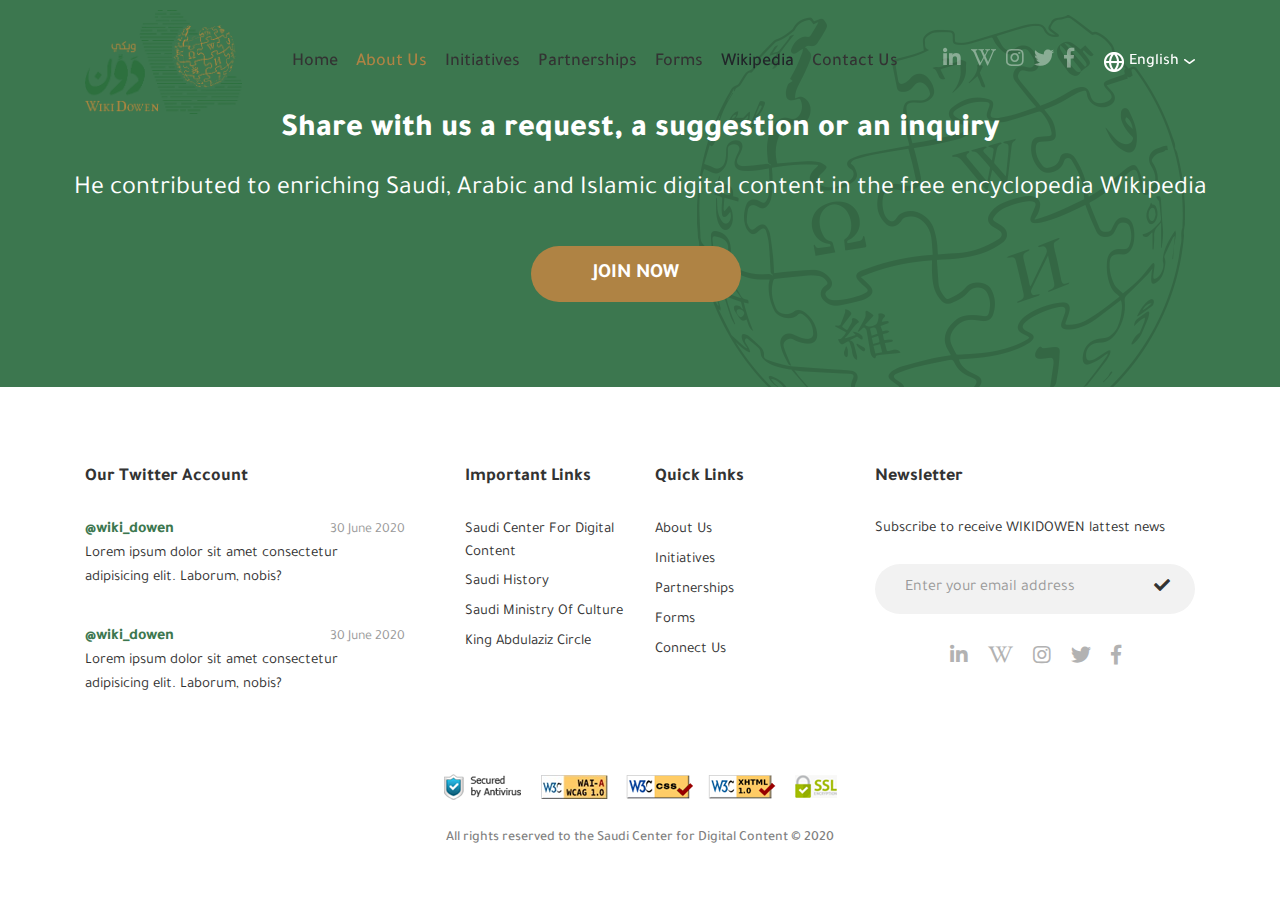
==== about-en.html @ 2464f2ac "en" ====
<!DOCTYPE HTML>
<HTML dir="ltr" lang="en-US">

<head>
    <meta charset="UTF-8" />
    <meta name="viewport" content="width=device-width, initial-scale=1, shrink-to-fit=no, user-scalable=no" />
    <title>WIKIDOWEN</title>
    <link rel='shortcut icon' type='img/png' href='images/fav.png' />
    <link rel="stylesheet" href="css/bootstrap.min.css" />
    <link rel="stylesheet" href="css/owl.carousel.min.css" />
    <link rel="stylesheet" href="css/fontawesome.min.css" />
    <link rel="stylesheet" href="css/animate.css" />
    <link rel="stylesheet" href="css/main.css" />
</head>

<body class="overflow">
    <!-- Start preloader -->
    <div class="pre-loader">
        <div class="content">
            <div class="img-cont">
                <div class="grey-cont">
                    <img src="images/logo.png" />
                </div>
                <div class="color-cont">
                    <img src="images/logo.png" />
                </div>
            </div>
        </div>
    </div>
    <!-- End preloader -->

    <!-- Start Header -->
    <header>
        <div class="container">
            <div class="header">
                <a href="index-en.html" class="logo"><img src="images/logo.png" class="img-fluid"></a>
                <nav>
                    <div class="nav-cont">
                        <span class="close-btn"><i class="fas fa-times"></i></span>
                        <ul class="mo-nav list-unstyled fixall">
                            <li class="nav-li">
                                <a href="index-en.html" class="nav-a fixall">Home</a>
                            </li>
                            <li class="nav-li active">
                                <a href="about-en.html" class="nav-a fixall">About Us</a>
                            </li>
                            <li class="nav-li">
                                <a href="Initiatives-en.html" class="nav-a fixall">Initiatives</a>
                            </li>
                            <li class="nav-li">
                                <a href="partnerships-en.html" class="nav-a fixall">Partnerships</a>
                            </li>
                            <li class="nav-li">
                                <a href="forms-en.html" class="nav-a fixall">Forms</a>
                            </li>
                            <li class="nav-li drop-btn">
                                <a class="nav-a fixall">Wikipedia</a>
                                <ul class="drop-ul list-unstyled fixall">
                                    <li class="drop-li">
                                        <a href="#!" class="drop-a fixall">Explanatory explanations</a>
                                    </li>
                                    <li class="drop-li">
                                        <a href="#!" class="drop-a fixall">How to participate</a>
                                    </li>
                                    <li class="drop-li">
                                        <a href="#!" class="drop-a fixall">Suggested articles</a>
                                    </li>
                                    <li class="drop-li">
                                        <a href="#!" class="drop-a fixall">Share your article</a>
                                    </li>
                                </ul>
                            </li>
                            <li class="nav-li">
                                <a href="contact-en.html" class="nav-a fixall">Contact Us</a>
                            </li>
                        </ul>
                        <div class="links-nav">
                            <div class="social-cont">
                                <a href="#!" class="social-link fixall">
                                    <i class="fab fa-linkedin-in"></i>
                                </a>
                                <a href="#!" class="social-link fixall">
                                    <i class="fab fa-wikipedia-w"></i>
                                </a>
                                <a href="#!" class="social-link fixall">
                                    <i class="fab fa-instagram"></i>
                                </a>
                                <a href="#!" class="social-link fixall">
                                    <i class="fab fa-twitter"></i>
                                </a>
                                <a href="#!" class="social-link fixall">
                                    <i class="fab fa-facebook-f"></i>
                                </a>
                            </div>
                            <div class="lang-cont">
                                <span class="lang-anchor">
                                    <img src="images/lang.png" class="img-fluid">
                                    <span class="lang-text">English</span>
                                </span>
                                <div class="drop-lang">
                                    <a href="about.html" class="lang-link fixall">العربية</a>
                                    <a href="about-en.html" class="lang-link fixall">English</a>
                                </div>
                            </div>
                        </div>
                    </div>
                </nav>

                <span class="menu-btn"><i class="fas fa-bars"></i></span>
            </div>
        </div>
    </header>
    <!-- End Header -->

    <!-- Start join -->
    <div class="join-footer">
        <img src="images/bat-back.png" class="pat">
        <h3 class="join-head fixall wow fadeInUp">
            Share with us a request, a suggestion or an inquiry
        </h3>
        <p class="join-text fixall wow fadeInUp" data-wow-delay="0.15s">
            He contributed to enriching Saudi, Arabic and Islamic digital content in the free encyclopedia Wikipedia
        </p>
        <a href="#!" class="about-btn fixall join-btn wow fadeInUp" data-wow-delay="0.3s">
            <span>Join Now</span>
        </a>
    </div>
    <!-- End join -->

    <!-- Start Footer -->
    <footer>
        <div class="container">
            <div class="footer">
                <div class="row">
                    <div class="col-xl-4 col-md-6 wow fadeInDown">
                        <div class="twits-cont">
                            <h2 class="footer-head fixall">Our Twitter account </h2>
                            <div class="twits-list">
                                <div class="twit">
                                    <div class="twit-head">
                                        <a href="#!" class="owner fixall">@wiki_dowen</a>
                                        <span class="date">30 June 2020</span>
                                    </div>
                                    <p class="twit-body fixall">
                                        Lorem ipsum dolor sit amet consectetur adipisicing elit. Laborum, nobis?
                                    </p>
                                </div>
                                <div class="twit">
                                    <div class="twit-head">
                                        <a href="#!" class="owner fixall">@wiki_dowen</a>
                                        <span class="date">30 June 2020</span>
                                    </div>
                                    <p class="twit-body fixall">
                                        Lorem ipsum dolor sit amet consectetur adipisicing elit. Laborum, nobis?
                                    </p>
                                </div>
                            </div>
                        </div>
                    </div>
                    <div class="col-xl-2 col-md-3 wow fadeInDown" data-wow-delay="0.15s">
                        <div class="foot-nav-cont important-links">
                            <h2 class="footer-head fixall">Important links</h2>
                            <ul class="nav-foot fixall list-unstyled">
                                <li class="nav-foot-li fixall"><a href="#!" class="nav-foot-link fixall">Saudi Center
                                        for Digital Content</a></li>
                                <li class="nav-foot-li fixall"><a href="#!" class="nav-foot-link fixall">Saudi
                                        history</a></li>
                                <li class="nav-foot-li fixall"><a href="#!" class="nav-foot-link fixall">Saudi Ministry
                                        of Culture</a></li>
                                <li class="nav-foot-li fixall"><a href="#!" class="nav-foot-link fixall">King Abdulaziz
                                        Circle</a></li>
                            </ul>
                        </div>
                    </div>
                    <div class="col-xl-2 col-md-3  wow fadeInDown" data-wow-delay="0.3s">
                        <div class="foot-nav-cont quick-links">
                            <h2 class="footer-head fixall">Quick links</h2>
                            <ul class="nav-foot fixall list-unstyled">
                                <li class="nav-foot-li fixall"><a href="#!" class="nav-foot-link fixall">About Us</a>
                                </li>
                                <li class="nav-foot-li fixall"><a href="Initiatives-en.html"
                                        class="nav-foot-link fixall">Initiatives</a>
                                </li>
                                <li class="nav-foot-li fixall"><a href="partnerships-en.html"
                                        class="nav-foot-link fixall">Partnerships</a>
                                </li>
                                <li class="nav-foot-li fixall"><a href="forms-en.html"
                                        class="nav-foot-link fixall">Forms</a>
                                </li>
                                <li class="nav-foot-li fixall"><a href="contact-en.html"
                                        class="nav-foot-link fixall">Connect Us</a>
                                </li>
                            </ul>
                        </div>
                    </div>
                    <div class="col-xl-4 wow fadeInDown" data-wow-delay="0.45s">
                        <div class="news-cont">
                            <h2 class="news-head fixall">Newsletter</h2>
                            <p class="news-subhead fixall">Subscribe to receive WIKIDOWEN lattest news </p>
                            <form class="news-form fixall">
                                <input type="email" class="fixall news-input" placeholder="Enter your email address">
                                <button type="submit" class="news-btn fixall"><i class="fas fa-check"></i></button>
                            </form>
                            <div class="social-cont">
                                <a href="#!" class="social-link fixall">
                                    <i class="fab fa-linkedin-in"></i>
                                </a>
                                <a href="#!" class="social-link fixall">
                                    <i class="fab fa-wikipedia-w"></i>
                                </a>
                                <a href="#!" class="social-link fixall">
                                    <i class="fab fa-instagram"></i>
                                </a>
                                <a href="#!" class="social-link fixall">
                                    <i class="fab fa-twitter"></i>
                                </a>
                                <a href="#!" class="social-link fixall">
                                    <i class="fab fa-facebook-f"></i>
                                </a>
                            </div>
                        </div>
                    </div>
                </div>
            </div>
            <div class="last-footer">
                <div class="pay"><img src="images/pay.png" class="img-fluid"></div>
                <div class="copyrights">All rights reserved <span>to the Saudi Center for Digital Content © 2020</span>
                </div>
            </div>
        </div>
    </footer>
    <!-- End Footer -->
    <script src="js/jquery-3.3.1.min.js"></script>
    <script src="js/bootstrap.min.js"></script>
    <script src="js/owl.carousel.min.js"></script>
    <script src="js/wow.min.js"></script>
    <script src="js/main.js"></script>
</body>

</HTML>
---- css/main.css ----
@-webkit-keyframes vibe {
  0%,
  100% {
    -webkit-transform: translateY(0);
    transform: translateY(0);
  }
  25% {
    -webkit-transform: translateY(-4px);
    transform: translateY(-4px);
  }
  50% {
    -webkit-transform: translateY(4px);
    transform: translateY(4px);
  }
  75% {
    -webkit-transform: translateY(-4px);
    transform: translateY(-4px);
  }
}

@keyframes vibe {
  0%,
  100% {
    -webkit-transform: translateY(0);
    transform: translateY(0);
  }
  25% {
    -webkit-transform: translateY(-4px);
    transform: translateY(-4px);
  }
  50% {
    -webkit-transform: translateY(4px);
    transform: translateY(4px);
  }
  75% {
    -webkit-transform: translateY(-4px);
    transform: translateY(-4px);
  }
}

@-webkit-keyframes shape {
  0% {
    left: -100%;
    opacity: 0;
  }
  100% {
    left: 100%;
  }
}

@keyframes shape {
  0% {
    left: -100%;
    opacity: 0;
  }
  100% {
    left: 100%;
  }
}

@-webkit-keyframes flip {
  0% {
    -webkit-transform: scaleX(1);
            transform: scaleX(1);
  }
  50% {
    -webkit-transform: scaleX(-1);
            transform: scaleX(-1);
  }
  100% {
    -webkit-transform: scaleX(1);
            transform: scaleX(1);
  }
}

@keyframes flip {
  0% {
    -webkit-transform: scaleX(1);
            transform: scaleX(1);
  }
  50% {
    -webkit-transform: scaleX(-1);
            transform: scaleX(-1);
  }
  100% {
    -webkit-transform: scaleX(1);
            transform: scaleX(1);
  }
}

@-webkit-keyframes shine {
  100% {
    left: 125%;
  }
}

@keyframes shine {
  100% {
    left: 125%;
  }
}

.fixall {
  margin: 0;
  border: none;
  outline: none;
  -webkit-box-shadow: none;
          box-shadow: none;
  padding: 0;
  text-decoration: none;
}

.fixall:hover, .fixall:focus {
  outline: none;
  -webkit-box-shadow: none;
          box-shadow: none;
  text-decoration: none;
}

body {
  position: relative;
  font-family: tajawal;
  font-weight: normal;
  overflow-x: hidden !important;
}

body::-webkit-scrollbar {
  background-color: #fff;
  width: 7px;
  height: 0px;
}

body::-webkit-scrollbar-thumb {
  background-color: #3c774f;
}

html {
  scrollbar-width: thin;
  scrollbar-color: #3c774f #fff;
}

input::-webkit-outer-spin-button,
input::-webkit-inner-spin-button {
  -webkit-appearance: none;
  margin: 0;
}

input[type=number] {
  -moz-appearance: textfield;
}

.overflow {
  overflow: hidden !important;
}

@media (min-width: 1500px) {
  .container {
    max-width: 1440px;
  }
}

@font-face {
  font-family: 'tajawal';
  src: url("../fonts/TAJAWAL/Tajawal-ExtraLight.woff2") format("woff2"), url("../fonts/TAJAWAL/Tajawal-ExtraLight.woff") format("woff"), url("../fonts/TAJAWAL/Tajawal-ExtraLight.ttf") format("truetype");
  font-weight: 200;
  font-style: normal;
}

@font-face {
  font-family: 'tajawal';
  src: url("../fonts/TAJAWAL/Tajawal-Light.woff2") format("woff2"), url("../fonts/TAJAWAL/Tajawal-Light.woff") format("woff"), url("../fonts/TAJAWAL/Tajawal-Light.ttf") format("truetype");
  font-weight: 300;
  font-style: normal;
}

@font-face {
  font-family: 'tajawal';
  src: url("../fonts/TAJAWAL/Tajawal-Regular.woff2") format("woff2"), url("../fonts/TAJAWAL/Tajawal-Regular.woff") format("woff"), url("../fonts/TAJAWAL/Tajawal-Regular.ttf") format("truetype");
  font-weight: normal;
  font-style: normal;
}

@font-face {
  font-family: 'tajawal';
  src: url("../fonts/TAJAWAL/Tajawal-Medium.woff2") format("woff2"), url("../fonts/TAJAWAL/Tajawal-Medium.woff") format("woff"), url("../fonts/TAJAWAL/Tajawal-Medium.ttf") format("truetype");
  font-weight: 500;
  font-style: normal;
}

@font-face {
  font-family: 'tajawal';
  src: url("../fonts/TAJAWAL/Tajawal-Bold.woff2") format("woff2"), url("../fonts/TAJAWAL/Tajawal-Bold.woff") format("woff"), url("../fonts/TAJAWAL/Tajawal-Bold.ttf") format("truetype");
  font-weight: bold;
  font-style: normal;
}

@font-face {
  font-family: 'tajawal';
  src: url("../fonts/TAJAWAL/Tajawal-ExtraBold.woff2") format("woff2"), url("../fonts/TAJAWAL/Tajawal-ExtraBold.woff") format("woff"), url("../fonts/TAJAWAL/Tajawal-ExtraBold.ttf") format("truetype");
  font-weight: 800;
  font-style: normal;
}

@font-face {
  font-family: 'tajawal';
  src: url("../fonts/TAJAWAL/Tajawal-Black.woff2") format("woff2"), url("../fonts/TAJAWAL/Tajawal-Black.woff") format("woff"), url("../fonts/TAJAWAL/Tajawal-Black.ttf") format("truetype");
  font-weight: 900;
  font-style: normal;
}

.news-form {
  width: 100%;
  position: relative;
}

.news-input {
  width: 100%;
  height: 50px;
  border-radius: 25px;
  background-color: #f2f2f2;
  padding: 0 30px;
  font-size: 16px;
  color: #333333;
}

html[dir='ltr'] .news-input {
  text-align: left;
}

html[lang='en-US'] .news-input {
  text-align: left;
}

html[dir='rtl'] .news-input {
  text-align: right;
}

.news-input::-webkit-input-placeholder {
  color: #999999;
}

.news-input:-ms-input-placeholder {
  color: #999999;
}

.news-input::-ms-input-placeholder {
  color: #999999;
}

.news-input::placeholder {
  color: #999999;
}

.news-btn {
  position: absolute;
  top: 50%;
  -webkit-transform: translateY(-50%);
          transform: translateY(-50%);
  background-color: transparent;
  font-size: 16px;
  color: #333333;
  -webkit-transition: all 0.3s ease-in-out;
  transition: all 0.3s ease-in-out;
}

.news-btn:hover {
  color: #af8344;
}

html[dir='ltr'] .news-btn {
  right: 25px;
}

html[lang='en-US'] .news-btn {
  right: 25px;
}

html[dir='rtl'] .news-btn {
  left: 25px;
}

.mo-nav {
  display: -webkit-box;
  display: -ms-flexbox;
  display: flex;
  -webkit-box-align: center;
      -ms-flex-align: center;
          align-items: center;
}

.nav-li {
  display: -webkit-box;
  display: -ms-flexbox;
  display: flex;
  -webkit-box-align: center;
      -ms-flex-align: center;
          align-items: center;
  height: 45px;
}

html[dir='ltr'] .nav-li {
  margin-right: 18px;
}

html[dir='ltr'] .nav-li:last-of-type {
  margin-right: 0;
}

@media (min-width: 1500px) {
  html[dir='ltr'] .nav-li {
    margin-right: 25px;
  }
  html[dir='ltr'] .nav-li:last-of-type {
    margin-right: 0;
  }
}

html[lang='en-US'] .nav-li {
  margin-right: 18px;
}

html[lang='en-US'] .nav-li:last-of-type {
  margin-right: 0;
}

@media (min-width: 1500px) {
  html[lang='en-US'] .nav-li {
    margin-right: 25px;
  }
  html[lang='en-US'] .nav-li:last-of-type {
    margin-right: 0;
  }
}

html[dir='rtl'] .nav-li {
  margin-left: 18px;
}

html[dir='rtl'] .nav-li:last-of-type {
  margin-left: 0;
}

@media (min-width: 1500px) {
  html[dir='rtl'] .nav-li {
    margin-left: 25px;
  }
  html[dir='rtl'] .nav-li:last-of-type {
    margin-left: 0;
  }
}

.nav-li.active > .nav-a {
  color: #af8344;
}

.nav-a {
  font-size: 18px;
  color: #333333;
  font-weight: 500;
  cursor: pointer;
  text-transform: capitalize;
  -webkit-transition: all 0.3s ease-in-out;
  transition: all 0.3s ease-in-out;
}

.nav-a:hover {
  color: #af8344;
}

.nav-a:focus {
  color: inherit;
}

.nav-a:not([href]).fixall:hover {
  color: #af8344;
}

.nav-a:not([href]).fixall:focus {
  color: inherit;
}

.drop-btn {
  position: relative;
}

.drop-btn:hover > .nav-a {
  color: #af8344;
}

@media (max-width: 991px) {
  .drop-btn:hover > .nav-a {
    color: inherit;
  }
}

.drop-btn:hover .drop-ul {
  visibility: visible;
  opacity: 1;
}

.drop-ul {
  position: absolute;
  top: 100%;
  min-width: 170px;
  border-radius: 10px;
  background-color: #3c774f;
  padding: 13px 6px 14px;
  visibility: hidden;
  opacity: 0;
  -webkit-transition: all 0.3s ease-in-out;
  transition: all 0.3s ease-in-out;
}

.drop-ul::after {
  width: 0;
  height: 0;
  border-style: solid;
  border-width: 0 6px 6px 6px;
  border-color: transparent transparent #3c774f transparent;
  content: "";
  bottom: 100%;
  position: absolute;
}

html[dir='ltr'] .drop-ul::after {
  left: 21px;
}

html[lang='en-US'] .drop-ul::after {
  left: 21px;
}

html[dir='rtl'] .drop-ul::after {
  right: 21px;
}

html[dir='ltr'] .drop-ul {
  left: -20px;
}

html[lang='en-US'] .drop-ul {
  left: -20px;
}

html[dir='rtl'] .drop-ul {
  right: -20px;
}

.drop-ul .drop-li {
  padding: 0 14px;
  width: 100%;
  display: -webkit-box;
  display: -ms-flexbox;
  display: flex;
  border-bottom: 1px solid rgba(255, 255, 255, 0.1);
  padding-bottom: 5px;
  margin-bottom: 5px;
}

.drop-ul .drop-li:last-of-type {
  border-bottom: none;
  padding-bottom: 0;
  margin-bottom: 0;
}

.drop-ul .drop-a {
  font-size: 15px;
  color: #9bd9af;
  -webkit-transition: all 0.3s ease-in-out;
  transition: all 0.3s ease-in-out;
  white-space: nowrap;
}

.drop-ul .drop-a:focus {
  color: inherit;
}

.drop-ul .drop-a:hover {
  color: #fff;
}

.owl-carousel .owl-dots {
  display: -webkit-box;
  display: -ms-flexbox;
  display: flex;
  -webkit-box-align: center;
      -ms-flex-align: center;
          align-items: center;
  -webkit-box-pack: center;
      -ms-flex-pack: center;
          justify-content: center;
  width: 100%;
  position: relative;
  margin-top: 50px;
}

.owl-carousel .owl-dots .owl-dot {
  width: 8px;
  height: 8px;
  border-radius: 50%;
  background-color: #b3b3b3;
  margin: 0 6px;
  outline: none;
  -webkit-box-shadow: none;
          box-shadow: none;
  -webkit-transition: all 0.3s ease-in-out;
  transition: all 0.3s ease-in-out;
}

.owl-carousel .owl-dots .owl-dot:hover, .owl-carousel .owl-dots .owl-dot:focus {
  background-color: #3c774f;
}

.owl-carousel .owl-dots .owl-dot.active {
  background-color: #3c774f;
}

.home-intiat-cont .owl-carousel .owl-dots {
  display: none;
}

@media (max-width: 1199px) {
  .home-intiat-cont .owl-carousel .owl-dots {
    display: -webkit-box;
    display: -ms-flexbox;
    display: flex;
  }
}

.mo-panel {
  display: none;
  padding: 15px 15px 0;
}

.mo-accordion {
  cursor: pointer;
  width: 100%;
  -webkit-transition: 0.4s;
  transition: 0.4s;
  display: -webkit-box;
  display: -ms-flexbox;
  display: flex;
  -webkit-box-align: center;
      -ms-flex-align: center;
          align-items: center;
  -webkit-box-pack: justify;
      -ms-flex-pack: justify;
          justify-content: space-between;
}

.mo-accordion.footer-head {
  margin-bottom: 0;
  display: -webkit-box;
  display: -ms-flexbox;
  display: flex;
  -webkit-box-align: center;
      -ms-flex-align: center;
          align-items: center;
  -webkit-box-pack: justify;
      -ms-flex-pack: justify;
          justify-content: space-between;
}

.mo-accordion.footer-head:after {
  content: url(../images/arrow.png);
  -webkit-filter: invert(18%) sepia(0%) saturate(1303%) hue-rotate(152deg) brightness(89%) contrast(88%);
          filter: invert(18%) sepia(0%) saturate(1303%) hue-rotate(152deg) brightness(89%) contrast(88%);
  -webkit-transition: all 0.3s ease-in-out;
  transition: all 0.3s ease-in-out;
}

.mo-accordion.active:after {
  -webkit-transform: rotate(180deg);
          transform: rotate(180deg);
}

@media (max-width: 767px) {
  .foot-nav-cont {
    margin-top: 25px;
  }
}

.intiat {
  display: -webkit-box;
  display: -ms-flexbox;
  display: flex;
  -webkit-box-align: center;
      -ms-flex-align: center;
          align-items: center;
  -webkit-box-pack: center;
      -ms-flex-pack: center;
          justify-content: center;
  -webkit-box-orient: vertical;
  -webkit-box-direction: normal;
      -ms-flex-direction: column;
          flex-direction: column;
  max-width: 300px;
  margin: auto;
}

.intiat .intiat-img {
  padding-bottom: 100%;
  display: block;
  border-radius: 50%;
  background-color: #f7f7f7;
  width: 100%;
  overflow: hidden;
  position: relative;
  margin-bottom: 30px;
}

.intiat .intiat-img .img-here {
  position: absolute;
  top: 0;
  left: 0;
  right: 0;
  bottom: 0;
  width: 100%;
  height: 100%;
  display: -webkit-box;
  display: -ms-flexbox;
  display: flex;
  -webkit-box-align: center;
      -ms-flex-align: center;
          align-items: center;
  -webkit-box-pack: center;
      -ms-flex-pack: center;
          justify-content: center;
}

.intiat .intiat-img img {
  width: 100%;
  height: 100%;
  -o-object-fit: cover;
     object-fit: cover;
  -webkit-transition: all 0.3s ease-in-out;
  transition: all 0.3s ease-in-out;
  -webkit-transform: scale(1.05);
          transform: scale(1.05);
}

.intiat .intiat-img:hover img {
  -webkit-transform: scale(1);
          transform: scale(1);
}

.intiat .intait-text {
  font-size: 20px;
  color: #333333;
  font-weight: 500;
  text-align: center;
  height: 60px;
  -webkit-transition: all 0.3s ease-in-out;
  transition: all 0.3s ease-in-out;
}

.intiat .intait-text:hover {
  color: #3c774f;
}

.home-intiat-cont {
  margin-top: 110px;
}

@media (max-width: 991px) {
  .home-intiat-cont {
    margin-top: 50px;
  }
}

.partner .partner-img {
  padding-bottom: 69.7777777778%;
  display: block;
  border-radius: 10px;
  background-color: #f7f7f7;
  width: 100%;
  overflow: hidden;
  position: relative;
  margin-bottom: 20px;
}

.partner .partner-img .img-here {
  position: absolute;
  top: 0;
  left: 0;
  right: 0;
  bottom: 0;
  width: 100%;
  height: 100%;
  display: -webkit-box;
  display: -ms-flexbox;
  display: flex;
  -webkit-box-align: center;
      -ms-flex-align: center;
          align-items: center;
  -webkit-box-pack: center;
      -ms-flex-pack: center;
          justify-content: center;
}

.partner .partner-img img {
  width: 100%;
  height: 100%;
  -o-object-fit: cover;
     object-fit: cover;
  -webkit-transition: all 0.3s ease-in-out;
  transition: all 0.3s ease-in-out;
}

.partner .partner-img:hover img {
  -webkit-transform: scale(1.05);
          transform: scale(1.05);
}

.partner .partner-text {
  font-size: 19px;
  color: #333333;
  font-weight: 500;
  line-height: 1.579;
  height: 60px;
  overflow: hidden;
  -webkit-transition: all 0.3s ease-in-out;
  transition: all 0.3s ease-in-out;
}

.partner .partner-text:hover {
  color: #3c774f;
}

.home-partnerships-cont {
  background-image: url(../images/curve1.png);
  background-position: top;
  background-repeat: no-repeat;
  background-size: cover;
  padding-top: 175px;
  margin-top: 115px;
  position: relative;
  padding-bottom: 90px;
}

@media (max-width: 991px) {
  .home-partnerships-cont {
    padding-top: 55px;
    margin-top: 40px;
    padding-bottom: 40px;
  }
}

/*//////////////////////////////preloader//////////////////////////////*/
.pre-loader {
  width: 100%;
  height: 100%;
  position: fixed;
  top: 0;
  left: 0;
  z-index: 999999;
  background-color: #fff;
  display: -webkit-box;
  display: -ms-flexbox;
  display: flex;
  -webkit-box-pack: center;
      -ms-flex-pack: center;
          justify-content: center;
  -webkit-box-align: center;
      -ms-flex-align: center;
          align-items: center;
}

.pre-loader img {
  width: 200px;
}

@media (max-width: 767px) {
  .pre-loader img {
    width: 150px;
  }
}

.pre-loader .content {
  display: -webkit-box;
  display: -ms-flexbox;
  display: flex;
  -webkit-box-align: center;
      -ms-flex-align: center;
          align-items: center;
  -webkit-box-pack: center;
      -ms-flex-pack: center;
          justify-content: center;
  -webkit-box-orient: vertical;
  -webkit-box-direction: normal;
      -ms-flex-direction: column;
          flex-direction: column;
}

.pre-loader .content div {
  width: 200px;
}

@media (max-width: 767px) {
  .pre-loader .content div {
    width: 150px;
  }
}

.pre-loader .content div .grey-cont {
  position: absolute;
  top: 50%;
  left: 50%;
  -webkit-transform: translate(-50%, -50%);
          transform: translate(-50%, -50%);
}

.pre-loader .content div .grey-cont img {
  -webkit-filter: grayscale(75%);
          filter: grayscale(75%);
  opacity: 0.5;
}

.pre-loader .content div .color-cont {
  width: 0;
  z-index: 2;
  -webkit-transform-origin: right;
          transform-origin: right;
  overflow: hidden;
  -webkit-animation: loader 8s ease infinite;
  animation: loader 8s ease infinite;
}

@-webkit-keyframes loader {
  0% {
    width: 0;
  }
  20% {
    width: 10%;
  }
  25% {
    width: 24%;
  }
  43% {
    width: 41%;
  }
  56% {
    width: 50%;
  }
  66% {
    width: 52%;
  }
  71% {
    width: 60%;
  }
  75% {
    width: 76%;
  }
  94% {
    width: 86%;
  }
  100% {
    width: 100%;
  }
}

@keyframes loader {
  0% {
    width: 0;
  }
  20% {
    width: 10%;
  }
  25% {
    width: 24%;
  }
  43% {
    width: 41%;
  }
  56% {
    width: 50%;
  }
  66% {
    width: 52%;
  }
  71% {
    width: 60%;
  }
  75% {
    width: 76%;
  }
  94% {
    width: 86%;
  }
  100% {
    width: 100%;
  }
}

/*//////////////////////////////preloader//////////////////////////////*/
.header {
  display: -webkit-box;
  display: -ms-flexbox;
  display: flex;
  -webkit-box-align: center;
      -ms-flex-align: center;
          align-items: center;
  -webkit-box-pack: justify;
      -ms-flex-pack: justify;
          justify-content: space-between;
  padding: 10px 0;
}

@media (max-width: 1199px) {
  .header {
    padding: 7px 0;
  }
}

.logo {
  width: 157px;
  -ms-flex-negative: 0;
      flex-shrink: 0;
  -webkit-transition: all 0.3s ease-in-out;
  transition: all 0.3s ease-in-out;
}

html[lang='en-US'] .logo {
  margin-right: 50px;
}

@media (min-width: 1500px) {
  html[lang='en-US'] .logo {
    margin-right: 95px;
  }
}

html[dir='ltr'] .logo {
  margin-right: 50px;
}

@media (min-width: 1500px) {
  html[dir='ltr'] .logo {
    margin-right: 95px;
  }
}

html[dir='rtl'] .logo {
  margin-left: 50px;
}

@media (min-width: 1500px) {
  html[dir='rtl'] .logo {
    margin-left: 95px;
  }
}

@media (max-width: 1199px) {
  .logo {
    width: 130px;
  }
}

@media (max-width: 1199px) {
  .logo {
    width: 100px;
  }
}

nav {
  -webkit-box-flex: 1;
      -ms-flex-positive: 1;
          flex-grow: 1;
}

.nav-cont {
  display: -webkit-box;
  display: -ms-flexbox;
  display: flex;
  -webkit-box-align: center;
      -ms-flex-align: center;
          align-items: center;
  -webkit-box-pack: justify;
      -ms-flex-pack: justify;
          justify-content: space-between;
}

.links-nav {
  display: -webkit-box;
  display: -ms-flexbox;
  display: flex;
  -webkit-box-align: center;
      -ms-flex-align: center;
          align-items: center;
}

.social-cont {
  display: -webkit-box;
  display: -ms-flexbox;
  display: flex;
}

html[dir='ltr'] .social-cont {
  margin-right: 30px;
}

@media (min-width: 1500px) {
  html[dir='ltr'] .social-cont {
    margin-right: 50px;
  }
}

html[lang='en-US'] .social-cont {
  margin-right: 30px;
}

@media (min-width: 1500px) {
  html[lang='en-US'] .social-cont {
    margin-right: 50px;
  }
}

html[dir='rtl'] .social-cont {
  margin-left: 30px;
}

@media (min-width: 1500px) {
  html[dir='rtl'] .social-cont {
    margin-left: 50px;
  }
}

@media (max-width: 1199px) {
  .social-cont {
    display: none;
  }
}

.social-link {
  font-size: 20px;
  opacity: 0.4;
  -webkit-transition: all 0.3s ease-in-out;
  transition: all 0.3s ease-in-out;
}

.social-link i {
  color: #fff;
  -webkit-transition: all 0.3s ease-in-out;
  transition: all 0.3s ease-in-out;
}

.social-link:hover {
  opacity: 1;
}

html[dir='ltr'] .social-link {
  margin-right: 10px;
}

html[dir='ltr'] .social-link:last-of-type {
  margin-right: 0;
}

@media (min-width: 1500px) {
  html[dir='ltr'] .social-link {
    margin-right: 20px;
  }
  html[dir='ltr'] .social-link:last-of-type {
    margin-right: 0;
  }
}

html[lang='en-US'] .social-link {
  margin-right: 10px;
}

html[lang='en-US'] .social-link:last-of-type {
  margin-right: 0;
}

@media (min-width: 1500px) {
  html[lang='en-US'] .social-link {
    margin-right: 20px;
  }
  html[lang='en-US'] .social-link:last-of-type {
    margin-right: 0;
  }
}

html[dir='rtl'] .social-link {
  margin-left: 10px;
}

html[dir='rtl'] .social-link:last-of-type {
  margin-left: 0;
}

@media (min-width: 1500px) {
  html[dir='rtl'] .social-link {
    margin-left: 20px;
  }
  html[dir='rtl'] .social-link:last-of-type {
    margin-left: 0;
  }
}

.lang-cont {
  position: relative;
}

.lang-cont:hover .drop-lang {
  visibility: visible;
  opacity: 1;
}

.lang-cont .lang-anchor {
  display: -webkit-box;
  display: -ms-flexbox;
  display: flex;
  -webkit-box-align: center;
      -ms-flex-align: center;
          align-items: center;
  line-height: 35px;
}

.lang-cont .lang-anchor::after {
  content: url(../images/arrow.png);
  -webkit-filter: invert(1);
          filter: invert(1);
  -webkit-transition: all 0.3s ease-in-out;
  transition: all 0.3s ease-in-out;
}

.lang-cont .lang-anchor img {
  -webkit-filter: invert(1);
          filter: invert(1);
  -webkit-transition: all 0.3s ease-in-out;
  transition: all 0.3s ease-in-out;
}

.lang-cont .lang-anchor .lang-text {
  font-size: 16px;
  color: #fff;
  font-weight: 500;
  margin: 0 5px;
  cursor: pointer;
  -webkit-transition: all 0.3s ease-in-out;
  transition: all 0.3s ease-in-out;
}

.lang-cont .drop-lang {
  position: absolute;
  top: 100%;
  width: 120px;
  border-radius: 10px;
  background-color: #fff;
  padding: 6px;
  visibility: hidden;
  opacity: 0;
  -webkit-box-shadow: 0px 0px 30px 0px rgba(0, 0, 0, 0.1);
          box-shadow: 0px 0px 30px 0px rgba(0, 0, 0, 0.1);
  -webkit-transition: all 0.3s ease-in-out;
  transition: all 0.3s ease-in-out;
}

.lang-cont .drop-lang::after {
  width: 0;
  height: 0;
  border-style: solid;
  border-width: 0 6px 6px 6px;
  border-color: transparent transparent #fff transparent;
  content: "";
  bottom: 100%;
  position: absolute;
}

html[dir='ltr'] .lang-cont .drop-lang::after {
  left: 24px;
}

html[lang='en-US'] .lang-cont .drop-lang::after {
  left: 24px;
}

html[dir='rtl'] .lang-cont .drop-lang::after {
  right: 24px;
}

html[dir='ltr'] .lang-cont .drop-lang {
  left: -20px;
}

html[lang='en-US'] .lang-cont .drop-lang {
  left: -20px;
}

html[dir='rtl'] .lang-cont .drop-lang {
  right: -20px;
}

.lang-cont .drop-lang .lang-link {
  font-size: 15px;
  color: #333333;
  padding: 0 14px;
  width: 100%;
  display: -webkit-box;
  display: -ms-flexbox;
  display: flex;
  padding-bottom: 4px;
  margin-bottom: 3px;
  border-bottom: 1px solid rgba(0, 0, 0, 0.1);
  -webkit-transition: all 0.3s ease-in-out;
  transition: all 0.3s ease-in-out;
}

.lang-cont .drop-lang .lang-link:last-of-type {
  border-bottom: none;
  padding-bottom: 0;
  margin-bottom: 0;
}

.lang-cont .drop-lang .lang-link:focus {
  color: inherit;
}

.lang-cont .drop-lang .lang-link:hover {
  color: #3c774f;
}

header {
  position: fixed;
  top: 0;
  left: 0;
  right: 0;
  z-index: 5;
}

@media (max-width: 1199px) {
  header {
    background-color: #fff;
    -webkit-box-shadow: 0px 0px 30px 0px rgba(0, 0, 0, 0.1);
            box-shadow: 0px 0px 30px 0px rgba(0, 0, 0, 0.1);
  }
  header .lang-cont .lang-anchor::after {
    -webkit-filter: invert(79%) sepia(2%) saturate(0%) hue-rotate(177deg) brightness(90%) contrast(92%);
            filter: invert(79%) sepia(2%) saturate(0%) hue-rotate(177deg) brightness(90%) contrast(92%);
  }
  header .lang-cont .lang-anchor img {
    -webkit-filter: invert(79%) sepia(2%) saturate(0%) hue-rotate(177deg) brightness(90%) contrast(92%);
            filter: invert(79%) sepia(2%) saturate(0%) hue-rotate(177deg) brightness(90%) contrast(92%);
  }
  header .lang-cont .lang-anchor .lang-text {
    color: #b2b2b2;
  }
}

@media (max-width: 991px) {
  header {
    position: relative;
    top: auto;
    left: auto;
    right: auto;
    margin-bottom: 20px;
  }
}

header.header-scroll {
  -webkit-box-shadow: 0px 0px 30px 0px rgba(0, 0, 0, 0.1);
          box-shadow: 0px 0px 30px 0px rgba(0, 0, 0, 0.1);
  background-color: #fff;
}

header.header-scroll .logo {
  width: 120px;
}

@media (max-width: 1199px) {
  header.header-scroll .logo {
    width: 100px;
  }
}

header.header-scroll .lang-cont .lang-anchor::after {
  -webkit-filter: invert(79%) sepia(2%) saturate(0%) hue-rotate(177deg) brightness(90%) contrast(92%);
          filter: invert(79%) sepia(2%) saturate(0%) hue-rotate(177deg) brightness(90%) contrast(92%);
}

header.header-scroll .lang-cont .lang-anchor img {
  -webkit-filter: invert(79%) sepia(2%) saturate(0%) hue-rotate(177deg) brightness(90%) contrast(92%);
          filter: invert(79%) sepia(2%) saturate(0%) hue-rotate(177deg) brightness(90%) contrast(92%);
}

header.header-scroll .lang-cont .lang-anchor .lang-text {
  color: #b2b2b2;
}

header.header-scroll .social-link {
  opacity: 1;
}

header.header-scroll .social-link i {
  color: #b2b2b2;
}

header.header-scroll .social-link:hover i {
  color: #3c774f;
}

main {
  overflow: hidden;
}

.about-sec {
  height: 1000px;
  display: -webkit-box;
  display: -ms-flexbox;
  display: flex;
  -webkit-box-align: center;
      -ms-flex-align: center;
          align-items: center;
  position: relative;
}

@media (max-width: 991px) {
  .about-sec {
    height: auto;
    -webkit-box-orient: vertical;
    -webkit-box-direction: normal;
        -ms-flex-direction: column;
            flex-direction: column;
  }
}

.text-div {
  width: 58.333333%;
}

@media (max-width: 991px) {
  .text-div {
    width: 100%;
    -webkit-box-ordinal-group: 4;
        -ms-flex-order: 3;
            order: 3;
  }
}

.img-div {
  position: absolute;
  bottom: 0;
}

html[dir='ltr'] .img-div {
  left: calc(58.333333% + 78px);
}

html[lang='en-US'] .img-div {
  left: calc(58.333333% + 78px);
}

html[dir='rtl'] .img-div {
  right: calc(58.333333% + 78px);
}

@media (max-width: 991px) {
  .img-div {
    position: relative;
    top: auto;
    bottom: auto;
    height: auto;
    -webkit-box-ordinal-group: 3;
        -ms-flex-order: 2;
            order: 2;
  }
  html[dir='ltr'] .img-div {
    left: auto;
  }
  html[lang='en-US'] .img-div {
    left: auto;
  }
  html[dir='rtl'] .img-div {
    right: auto;
  }
  .img-div img {
    height: auto;
    max-width: 100%;
  }
}

.main-head {
  font-size: 48px;
  color: #3c774f;
  font-weight: 800;
  margin-bottom: 20px;
  text-transform: capitalize;
}

.main-head.mobile-head {
  display: none;
  text-align: center;
  -webkit-box-ordinal-group: 2;
      -ms-flex-order: 1;
          order: 1;
}

@media (max-width: 767px) {
  .main-head.mobile-head {
    font-size: 30px;
  }
}

@media (max-width: 991px) {
  .main-head {
    display: none;
  }
  .main-head.mobile-head {
    display: block;
  }
}

.main-desc {
  font-size: 30px;
  color: #3c774f;
}

.main-desc a {
  color: #af8344;
  display: inline-block;
  position: relative;
  -webkit-transition: all 0.3s ease-in-out;
  transition: all 0.3s ease-in-out;
}

.main-desc a::after {
  width: 100%;
  height: 1px;
  background-color: #af8344;
  content: "";
  display: block;
  position: absolute;
  bottom: 6px;
  left: 0;
  right: 0;
  -webkit-transition: all 0.3s ease-in-out;
  transition: all 0.3s ease-in-out;
}

.main-desc a:hover::after, .main-desc a:focus::after {
  -webkit-transform: scaleX(0);
          transform: scaleX(0);
}

@media (max-width: 991px) {
  .main-desc {
    text-align: center;
    margin-top: 20px;
  }
}

@media (max-width: 767px) {
  .main-desc {
    font-size: 20px;
  }
}

.about-btns {
  display: -webkit-box;
  display: -ms-flexbox;
  display: flex;
  -webkit-box-align: center;
      -ms-flex-align: center;
          align-items: center;
  margin-top: 51px;
}

@media (max-width: 991px) {
  .about-btns {
    margin-top: 20px;
    -webkit-box-pack: center;
        -ms-flex-pack: center;
            justify-content: center;
  }
}

.about-btn {
  display: -webkit-box;
  display: -ms-flexbox;
  display: flex;
  -webkit-box-align: center;
      -ms-flex-align: center;
          align-items: center;
  -webkit-box-pack: center;
      -ms-flex-pack: center;
          justify-content: center;
  width: 210px;
  height: 56px;
  border-radius: 28px;
  position: relative;
  overflow: hidden;
  text-transform: uppercase;
  font-size: 20px;
  font-weight: bold;
}

@media (max-width: 991px) {
  .about-btn {
    height: 50px;
    width: 173px;
    font-size: 16px;
  }
}

.about-btn span {
  color: #fff;
}

.about-btn:first-of-type {
  background-color: #af8344;
}

html[dir='ltr'] .about-btn:first-of-type {
  margin-right: 9px;
}

html[lang='en-US'] .about-btn:first-of-type {
  margin-right: 9px;
}

html[dir='rtl'] .about-btn:first-of-type {
  margin-left: 9px;
}

.about-btn:last-of-type {
  background-color: #3c774f;
}

.about-btn::before {
  position: absolute;
  top: 0;
  left: -105%;
  z-index: 2;
  display: block;
  content: '';
  width: 50%;
  height: 100%;
  background: -webkit-gradient(linear, left top, right top, from(rgba(255, 255, 255, 0)), to(rgba(255, 255, 255, 0.3)));
  background: linear-gradient(to right, rgba(255, 255, 255, 0) 0%, rgba(255, 255, 255, 0.3) 100%);
  -webkit-transform: skewX(-25deg);
  transform: skewX(-25deg);
  cursor: pointer;
}

.about-btn:hover::before {
  -webkit-animation: shine 0.7s ease forwards;
  animation: shine 0.7s ease forwards;
}

.top-copy {
  display: -webkit-box;
  display: -ms-flexbox;
  display: flex;
  -webkit-box-align: center;
      -ms-flex-align: center;
          align-items: center;
  margin-top: 110px;
}

.top-copy img {
  width: 151px;
}

@media (max-width: 767px) {
  .top-copy img {
    margin-top: 15px;
    width: 120px;
  }
}

@media (max-width: 991px) {
  .top-copy {
    margin-top: 40px;
    -webkit-box-pack: center;
        -ms-flex-pack: center;
            justify-content: center;
  }
}

@media (max-width: 767px) {
  .top-copy {
    -webkit-box-orient: vertical;
    -webkit-box-direction: normal;
        -ms-flex-direction: column;
            flex-direction: column;
    -webkit-box-pack: center;
        -ms-flex-pack: center;
            justify-content: center;
  }
}

.copy-title {
  font-size: 16px;
  color: #333333;
  font-weight: 500;
}

html[dir='ltr'] .copy-title {
  margin-right: 10px;
}

html[lang='en-US'] .copy-title {
  margin-right: 10px;
}

html[dir='rtl'] .copy-title {
  margin-left: 10px;
}

.arrow-btn {
  position: absolute;
  left: 50%;
  -webkit-transform: translateX(-50%);
          transform: translateX(-50%);
  bottom: 87px;
}

@media (max-width: 991px) {
  .arrow-btn {
    display: none;
  }
}

.join-ministry {
  padding-top: 48px;
  padding-bottom: 83px;
  background-image: url(../images/back.jpg);
  background-attachment: fixed;
  background-repeat: no-repeat;
  background-size: cover;
  display: -webkit-box;
  display: -ms-flexbox;
  display: flex;
  -webkit-box-align: center;
      -ms-flex-align: center;
          align-items: center;
  -webkit-box-pack: center;
      -ms-flex-pack: center;
          justify-content: center;
  -webkit-box-orient: vertical;
  -webkit-box-direction: normal;
      -ms-flex-direction: column;
          flex-direction: column;
  text-align: center;
  color: #fff;
  margin-top: 68px;
}

@media (max-width: 991px) {
  .join-ministry {
    padding: 0 15px;
    padding-top: 30px;
    padding-bottom: 50px;
    margin-top: 40px;
  }
}

.join-img {
  margin-bottom: 33px;
  position: relative;
  z-index: 2;
}

@media (max-width: 991px) {
  .join-img {
    margin-bottom: 25px;
  }
}

.join-head {
  font-size: 32px;
  font-weight: 800;
  margin-bottom: 14px;
  position: relative;
  z-index: 2;
  line-height: 1.579;
}

@media (max-width: 991px) {
  .join-head {
    font-size: 22px;
  }
}

.join-text {
  font-size: 26px;
  position: relative;
  z-index: 2;
  line-height: 1.5;
}

@media (max-width: 991px) {
  .join-text {
    font-size: 18px;
  }
}

.join-btn {
  margin-top: 37px;
  position: relative;
  z-index: 2;
}

.join-btn.about-btn {
  background-color: #af8344;
}

@media (max-width: 991px) {
  .join-btn {
    margin-top: 25px;
  }
}

.div-head {
  font-size: 34px;
  color: #333333;
  font-weight: bold;
  text-align: center;
  margin-bottom: 55px;
}

@media (max-width: 991px) {
  .div-head {
    margin-bottom: 30px;
  }
}

.states-cont {
  position: relative;
  padding-top: 85px;
}

@media (max-width: 767px) {
  .states-cont {
    padding-top: 50px;
  }
}

.states-cont .pat {
  position: absolute;
  top: -118px;
  opacity: 8%;
}

html[dir='ltr'] .states-cont .pat {
  left: -300px;
}

@media (min-width: 1500px) {
  html[dir='ltr'] .states-cont .pat {
    left: -200px;
  }
}

html[lang='en-US'] .states-cont .pat {
  left: -300px;
}

@media (min-width: 1500px) {
  html[lang='en-US'] .states-cont .pat {
    left: -200px;
  }
}

html[dir='rtl'] .states-cont .pat {
  right: -300px;
}

@media (min-width: 1500px) {
  html[dir='rtl'] .states-cont .pat {
    right: -200px;
  }
}

@media (max-width: 767px) {
  .states-cont .pat {
    display: none;
  }
}

.states-head {
  font-size: 34px;
  font-weight: bold;
  color: #333333;
  text-align: center;
  text-transform: capitalize;
}

@media (max-width: 991px) {
  .states-head {
    font-size: 28px;
  }
}

.states-flex {
  display: -ms-grid;
  display: grid;
  -ms-grid-columns: 1fr 1fr 1fr;
      grid-template-columns: 1fr 1fr 1fr;
  gap: 30px;
  margin-top: 55px;
}

@media (max-width: 991px) {
  .states-flex {
    margin-top: 40px;
  }
}

.state {
  display: -webkit-box;
  display: -ms-flexbox;
  display: flex;
  -webkit-box-align: center;
      -ms-flex-align: center;
          align-items: center;
  -webkit-box-pack: center;
      -ms-flex-pack: center;
          justify-content: center;
  -webkit-box-orient: vertical;
  -webkit-box-direction: normal;
      -ms-flex-direction: column;
          flex-direction: column;
}

@media (min-width: 1500px) {
  .state {
    padding: 0 65px;
  }
}

.state .state-head {
  font-size: 60px;
  color: #3c774f;
  font-weight: 800;
  text-align: center;
  height: 90px;
  display: -webkit-box;
  display: -ms-flexbox;
  display: flex;
  -webkit-box-align: center;
      -ms-flex-align: center;
          align-items: center;
  margin-bottom: 13px;
}

.state .state-summ {
  font-size: 22px;
  text-align: center;
  color: #333333;
}

@media (max-width: 1199px) {
  .state .state-summ {
    font-size: 18px;
  }
}

@media (max-width: 991px) {
  .state {
    max-width: 300px;
    margin: auto;
  }
}

.visionMessage-sec {
  margin-top: 165px;
}

@media (max-width: 991px) {
  .visionMessage-sec {
    margin-top: 70px;
  }
}

.visionMessage {
  display: -ms-grid;
  display: grid;
  -ms-grid-columns: 1fr 1fr;
      grid-template-columns: 1fr 1fr;
  gap: 30px;
}

@media (min-width: 1500px) {
  .visionMessage {
    padding: 0 90px;
  }
}

@media (max-width: 991px) {
  .visionMessage {
    gap: 15px;
  }
}

@media (max-width: 767px) {
  .visionMessage {
    -ms-grid-columns: 1fr;
        grid-template-columns: 1fr;
    gap: 20px;
  }
}

.visionMessage-single {
  padding: 30px;
  display: -webkit-box;
  display: -ms-flexbox;
  display: flex;
  -webkit-box-align: center;
      -ms-flex-align: center;
          align-items: center;
  -webkit-box-pack: center;
      -ms-flex-pack: center;
          justify-content: center;
  text-align: center;
  -webkit-box-orient: vertical;
  -webkit-box-direction: normal;
      -ms-flex-direction: column;
          flex-direction: column;
  border-radius: 30px;
  cursor: default;
  -webkit-box-shadow: 0px 0px 30px 0px rgba(0, 0, 0, 0);
          box-shadow: 0px 0px 30px 0px rgba(0, 0, 0, 0);
  -webkit-transition: all 0.3s ease-in-out;
  transition: all 0.3s ease-in-out;
}

@media (min-width: 1500px) {
  .visionMessage-single {
    padding: 60px;
  }
}

@media (max-width: 991px) {
  .visionMessage-single {
    padding: 20px;
    border-radius: 20px;
  }
}

.visionMessage-single .sec-img {
  width: 113px;
  height: 104px;
  display: -webkit-box;
  display: -ms-flexbox;
  display: flex;
  -webkit-box-align: center;
      -ms-flex-align: center;
          align-items: center;
  margin-bottom: 45px;
}

@media (max-width: 991px) {
  .visionMessage-single .sec-img {
    margin-bottom: 30px;
  }
}

.visionMessage-single .sec-title {
  font-size: 26px;
  color: #333333;
  font-weight: bold;
  margin-bottom: 14px;
  text-transform: capitalize;
}

@media (max-width: 991px) {
  .visionMessage-single .sec-title {
    font-size: 22px;
  }
}

.visionMessage-single .sec-desc {
  font-size: 20px;
}

@media (max-width: 991px) {
  .visionMessage-single .sec-desc {
    font-size: 18px;
  }
}

.visionMessage-single:hover, .visionMessage-single:focus {
  -webkit-box-shadow: 0px 0px 30px 0px rgba(0, 0, 0, 0.1);
          box-shadow: 0px 0px 30px 0px rgba(0, 0, 0, 0.1);
}

.goals-cont {
  margin-top: 58px;
}

.mo-list-cont {
  display: -ms-grid;
  display: grid;
  -ms-grid-columns: 7fr 5fr;
      grid-template-columns: 7fr 5fr;
  gap: 15px;
}

@media (min-width: 1500px) {
  html[dir='ltr'] .mo-list-cont {
    margin-left: 90px;
  }
  html[lang='en-US'] .mo-list-cont {
    margin-left: 90px;
  }
  html[dir='rtl'] .mo-list-cont {
    margin-right: 90px;
  }
}

@media (max-width: 1199px) {
  .mo-list-cont {
    -webkit-box-align: center;
        -ms-flex-align: center;
            align-items: center;
  }
}

@media (max-width: 991px) {
  .mo-list-cont {
    -ms-grid-columns: 1fr;
        grid-template-columns: 1fr;
  }
  .mo-list-cont .mo-list-img {
    margin: auto;
  }
}

.mo-list-cont .mo-list {
  margin-top: 110px;
}

@media (max-width: 1199px) {
  .mo-list-cont .mo-list {
    margin-top: 0;
  }
}

@media (max-width: 991px) {
  .mo-list-cont .mo-list {
    -webkit-box-ordinal-group: 4;
        -ms-flex-order: 3;
            order: 3;
  }
}

.mo-list-cont .list-head {
  font-size: 30px;
  color: #333333;
  font-weight: bold;
  margin-bottom: 18px;
  text-transform: capitalize;
}

.mo-list-cont .list-head.mobile-head {
  display: none;
  font-size: 26px;
  text-align: center;
}

@media (max-width: 991px) {
  .mo-list-cont .list-head {
    display: none;
    margin-bottom: 0px;
  }
  .mo-list-cont .list-head.mobile-head {
    display: block;
  }
}

.mo-list-cont .list-item {
  font-size: 20px;
  color: #333333;
  display: -webkit-box;
  display: -ms-flexbox;
  display: flex;
  margin-bottom: 10px;
}

.mo-list-cont .list-item:last-of-type {
  margin-bottom: 0;
}

.mo-list-cont .list-item::before {
  font-family: 'Font Awesome 5 Free';
  font-weight: 900;
  content: "\f111";
  font-size: 8px;
  color: #3c774f;
  margin-top: 9px;
}

html[dir='ltr'] .mo-list-cont .list-item::before {
  margin-right: 20px;
}

html[lang='en-US'] .mo-list-cont .list-item::before {
  margin-right: 20px;
}

html[dir='rtl'] .mo-list-cont .list-item::before {
  margin-left: 20px;
}

@media (max-width: 991px) {
  .mo-list-cont .list-item {
    font-size: 18px;
  }
}

.mo-list-cont .more-btn {
  display: -webkit-box;
  display: -ms-flexbox;
  display: flex;
  -webkit-box-align: center;
      -ms-flex-align: center;
          align-items: center;
  -webkit-box-pack: center;
      -ms-flex-pack: center;
          justify-content: center;
  height: 50px;
  width: 173px;
  border-radius: 25px;
  border: 2px solid #e6e6e6;
  background-color: #fff;
  font-size: 16px;
  color: #808080;
  font-weight: 500;
  margin-top: 40px;
  -webkit-transition: all 0.3s ease-in-out;
  transition: all 0.3s ease-in-out;
  text-transform: uppercase;
}

.mo-list-cont .more-btn:hover, .mo-list-cont .more-btn:focus {
  background-color: #af8344;
  border-color: #af8344;
  color: #fff;
}

@media (max-width: 991px) {
  .mo-list-cont .more-btn {
    margin: 30px auto 0;
  }
}

.join-footer {
  padding-top: 105px;
  padding-bottom: 85px;
  display: -webkit-box;
  display: -ms-flexbox;
  display: flex;
  -webkit-box-align: center;
      -ms-flex-align: center;
          align-items: center;
  -webkit-box-pack: center;
      -ms-flex-pack: center;
          justify-content: center;
  -webkit-box-orient: vertical;
  -webkit-box-direction: normal;
      -ms-flex-direction: column;
          flex-direction: column;
  text-align: center;
  color: #fff;
  background-color: #3c774f;
  position: relative;
  overflow: hidden;
}

@media (max-width: 991px) {
  .join-footer {
    padding: 0 15px;
    padding-top: 30px;
    padding-bottom: 50px;
    margin-top: 40px;
  }
}

.join-footer .pat {
  position: absolute;
  top: 15px;
  z-index: 1;
  opacity: 13%;
}

html[dir='ltr'] .join-footer .pat {
  right: 95px;
}

@media (max-width: 991px) {
  html[dir='ltr'] .join-footer .pat {
    right: -90%;
  }
}

html[lang='en-US'] .join-footer .pat {
  right: 95px;
}

@media (max-width: 991px) {
  html[lang='en-US'] .join-footer .pat {
    right: -90%;
  }
}

html[dir='rtl'] .join-footer .pat {
  left: 95px;
}

@media (max-width: 991px) {
  html[dir='rtl'] .join-footer .pat {
    left: -90%;
  }
}

footer {
  padding-top: 80px;
  overflow: hidden;
}

@media (max-width: 991px) {
  footer {
    padding-top: 50px;
  }
}

.footer-head {
  font-size: 18px;
  color: #333333;
  font-weight: bold;
  margin-bottom: 30px;
  text-transform: capitalize;
}

html[dir='ltr'] .twits-cont {
  padding-right: 30px;
}

@media (min-width: 1500px) {
  html[dir='ltr'] .twits-cont {
    padding-right: 120px;
  }
}

@media (max-width: 991px) {
  html[dir='ltr'] .twits-cont {
    padding-right: 0;
  }
}

html[lang='en-US'] .twits-cont {
  padding-right: 30px;
}

@media (min-width: 1500px) {
  html[lang='en-US'] .twits-cont {
    padding-right: 120px;
  }
}

@media (max-width: 991px) {
  html[lang='en-US'] .twits-cont {
    padding-right: 0;
  }
}

html[dir='rtl'] .twits-cont {
  padding-left: 30px;
}

@media (min-width: 1500px) {
  html[dir='rtl'] .twits-cont {
    padding-left: 120px;
  }
}

@media (max-width: 991px) {
  html[dir='rtl'] .twits-cont {
    padding-left: 0;
  }
}

.twit {
  margin-bottom: 35px;
}

.twit:last-of-type {
  margin-bottom: 0;
}

.twit .twit-head {
  display: -webkit-box;
  display: -ms-flexbox;
  display: flex;
  -webkit-box-align: center;
      -ms-flex-align: center;
          align-items: center;
  -webkit-box-pack: justify;
      -ms-flex-pack: justify;
          justify-content: space-between;
}

.twit .owner {
  font-size: 16px;
  color: #3c774f;
  font-weight: bold;
  -webkit-transition: all 0.3s ease-in-out;
  transition: all 0.3s ease-in-out;
}

.twit .owner:hover {
  color: #af8344;
}

.twit .date {
  font-size: 14px;
  color: #999999;
}

.twit .twit-body {
  font-size: 15px;
  line-height: 1.6;
  color: #333333;
}

.nav-foot-li {
  margin-bottom: 6px;
}

.nav-foot-li:last-of-type {
  margin-bottom: 0;
}

.nav-foot-link {
  font-size: 15px;
  color: #333333;
  -webkit-transition: all 0.3s ease-in-out;
  transition: all 0.3s ease-in-out;
  display: -webkit-inline-box;
  display: -ms-inline-flexbox;
  display: inline-flex;
  text-transform: capitalize;
}

.nav-foot-link:hover, .nav-foot-link:focus {
  -webkit-transform: translateX(-5px);
          transform: translateX(-5px);
  color: #af8344;
}

html[dir='ltr'] .nav-foot-link:hover, html[dir='ltr'] .nav-foot-link:focus {
  -webkit-transform: translateX(5px);
          transform: translateX(5px);
}

html[lang='en-US'] .nav-foot-link:hover, html[lang='en-US'] .nav-foot-link:focus {
  -webkit-transform: translateX(5px);
          transform: translateX(5px);
}

@media (max-width: 1199px) {
  .news-cont {
    margin-top: 40px;
  }
}

html[dir='ltr'] .news-cont {
  padding-left: 30px;
}

@media (min-width: 1500px) {
  html[dir='ltr'] .news-cont {
    padding-left: 120px;
  }
}

@media (max-width: 1199px) {
  html[dir='ltr'] .news-cont {
    padding-left: 0;
  }
}

html[lang='en-US'] .news-cont {
  padding-left: 30px;
}

@media (min-width: 1500px) {
  html[lang='en-US'] .news-cont {
    padding-left: 120px;
  }
}

@media (max-width: 1199px) {
  html[lang='en-US'] .news-cont {
    padding-left: 0;
  }
}

html[dir='rtl'] .news-cont {
  padding-right: 30px;
}

@media (min-width: 1500px) {
  html[dir='rtl'] .news-cont {
    padding-right: 120px;
  }
}

@media (max-width: 1199px) {
  html[dir='rtl'] .news-cont {
    padding-right: 0;
  }
}

.news-cont .social-cont {
  -webkit-box-pack: center;
      -ms-flex-pack: center;
          justify-content: center;
  margin-top: 30px;
}

@media (max-width: 1199px) {
  .news-cont .social-cont {
    display: -webkit-box;
    display: -ms-flexbox;
    display: flex;
  }
}

html[dir='ltr'] .news-cont .social-cont {
  margin-right: 0;
}

html[lang='en-US'] .news-cont .social-cont {
  margin-right: 0;
}

html[dir='rtl'] .news-cont .social-cont {
  margin-left: 0;
}

.news-cont .social-link {
  opacity: 1;
}

.news-cont .social-link i {
  color: #b2b2b2;
}

.news-cont .social-link:hover i, .news-cont .social-link:focus i {
  color: #3c774f;
}

html[dir='ltr'] .news-cont .social-link {
  margin-right: 20px;
}

html[dir='ltr'] .news-cont .social-link:last-of-type {
  margin-right: 0;
}

html[lang='en-US'] .news-cont .social-link {
  margin-right: 20px;
}

html[lang='en-US'] .news-cont .social-link:last-of-type {
  margin-right: 0;
}

html[dir='rtl'] .news-cont .social-link {
  margin-left: 20px;
}

html[dir='rtl'] .news-cont .social-link:last-of-type {
  margin-left: 0;
}

.news-head {
  font-size: 18px;
  color: #333333;
  font-weight: bold;
  margin-bottom: 30px;
  text-transform: capitalize;
}

@media (max-width: 1199px) {
  .news-head {
    text-align: center;
    margin-bottom: 25px;
  }
}

.news-subhead {
  font-size: 15px;
  color: #333333;
  margin-bottom: 23px;
}

@media (max-width: 1199px) {
  .news-subhead {
    text-align: center;
    margin-bottom: 15px;
  }
}

.last-footer {
  display: -webkit-box;
  display: -ms-flexbox;
  display: flex;
  -webkit-box-align: center;
      -ms-flex-align: center;
          align-items: center;
  -webkit-box-pack: center;
      -ms-flex-pack: center;
          justify-content: center;
  -webkit-box-orient: vertical;
  -webkit-box-direction: normal;
      -ms-flex-direction: column;
          flex-direction: column;
  font-size: 14px;
  font-weight: 500;
  color: #808080;
  margin-top: 77px;
  margin-bottom: 55px;
}

.last-footer .copyrights {
  margin-top: 28px;
}

@media (max-width: 1199px) {
  .last-footer .copyrights {
    margin-top: 20px;
    text-align: center;
  }
  .last-footer .copyrights span {
    display: block;
  }
}

@media (max-width: 1199px) {
  .last-footer {
    margin-top: 40px;
    margin-bottom: 35px;
  }
}

@media (min-width: 1500px) {
  html[dir='ltr'] .quick-links {
    padding-left: 55px;
  }
  html[lang='en-US'] .quick-links {
    padding-left: 55px;
  }
  html[dir='rtl'] .quick-links {
    padding-right: 55px;
  }
}

.menu-btn {
  display: none;
  -webkit-box-align: center;
      -ms-flex-align: center;
          align-items: center;
  -webkit-box-pack: center;
      -ms-flex-pack: center;
          justify-content: center;
  font-size: 25px;
  color: #333333;
  cursor: pointer;
}

.close-btn {
  display: none;
  -webkit-box-align: center;
      -ms-flex-align: center;
          align-items: center;
  -webkit-box-pack: center;
      -ms-flex-pack: center;
          justify-content: center;
  color: #b2b2b2;
  position: absolute;
  top: 23px;
  font-size: 20px;
}

html[dir='ltr'] .close-btn {
  right: 25px;
}

html[lang='en-US'] .close-btn {
  right: 25px;
}

html[dir='rtl'] .close-btn {
  left: 25px;
}

@media (max-width: 991px) {
  .menu-btn {
    display: -webkit-box;
    display: -ms-flexbox;
    display: flex;
  }
  .close-btn {
    display: -webkit-box;
    display: -ms-flexbox;
    display: flex;
  }
  nav {
    position: fixed;
    top: 0;
    left: 0;
    right: 0;
    bottom: 0;
    background-color: rgba(0, 0, 0, 0.5);
    z-index: 99;
    display: none;
  }
  nav .social-cont {
    width: 100%;
    display: -webkit-box;
    display: -ms-flexbox;
    display: flex;
    -webkit-box-pack: center;
        -ms-flex-pack: center;
            justify-content: center;
    position: absolute;
    bottom: 40px;
    left: 0;
    right: 0;
  }
  html[dir='ltr'] nav .social-cont {
    margin-right: 0;
  }
  html[lang='en-US'] nav .social-cont {
    margin-right: 0;
  }
  html[dir='rtl'] nav .social-cont {
    margin-left: 0;
  }
  nav .social-link {
    opacity: 1;
  }
  nav .social-link i {
    color: #b2b2b2;
  }
  nav .social-link:hover i, nav .social-link:focus i {
    color: #3c774f;
  }
  html[dir='ltr'] nav .social-link {
    margin-right: 20px;
  }
  html[dir='ltr'] nav .social-link:last-of-type {
    margin-right: 0;
  }
  html[lang='en-US'] nav .social-link {
    margin-right: 20px;
  }
  html[lang='en-US'] nav .social-link:last-of-type {
    margin-right: 0;
  }
  html[dir='rtl'] nav .social-link {
    margin-left: 20px;
  }
  html[dir='rtl'] nav .social-link:last-of-type {
    margin-left: 0;
  }
  nav .links-nav {
    width: 100%;
  }
  nav .nav-cont {
    position: absolute;
    top: 0;
    bottom: 0;
    width: 280px;
    -webkit-box-align: start;
        -ms-flex-align: start;
            align-items: flex-start;
    -webkit-box-pack: start;
        -ms-flex-pack: start;
            justify-content: flex-start;
    -webkit-box-orient: vertical;
    -webkit-box-direction: normal;
        -ms-flex-direction: column;
            flex-direction: column;
    background-color: #ffffff;
    padding: 70px 25px 50px;
    right: -400px;
    overflow-y: auto;
    -webkit-transition: all 0.5s ease-in-out;
    transition: all 0.5s ease-in-out;
  }
  html[dir='ltr'] nav .nav-cont {
    left: -400px;
    right: auto;
  }
  html[lang='en-US'] nav .nav-cont {
    left: -400px;
    right: auto;
  }
  nav .nav-cont.nav-in {
    right: 0;
  }
  html[lang='en-US'] nav .nav-cont.nav-in {
    left: 0;
  }
  html[dir='ltr'] nav .nav-cont.nav-in {
    left: 0;
  }
  nav .mo-nav {
    -webkit-box-orient: vertical;
    -webkit-box-direction: normal;
        -ms-flex-direction: column;
            flex-direction: column;
    -webkit-box-align: start;
        -ms-flex-align: start;
            align-items: flex-start;
    -webkit-box-pack: start;
        -ms-flex-pack: start;
            justify-content: flex-start;
    width: 100%;
  }
  nav .nav-li {
    height: auto;
    width: 100%;
    display: block;
    margin: 5px 0;
  }
  html[dir='ltr'] nav .nav-li {
    margin-right: 0;
  }
  html[lang='en-US'] nav .nav-li {
    margin-right: 0;
  }
  html[dir='rtl'] nav .nav-li {
    margin-left: 0;
  }
  nav .lang-cont {
    position: absolute;
    top: 15px;
  }
  html[dir='ltr'] nav .lang-cont {
    left: 25px;
  }
  html[lang='en-US'] nav .lang-cont {
    left: 25px;
  }
  html[dir='rtl'] nav .lang-cont {
    right: 25px;
  }
  nav .drop-btn > .nav-a {
    width: 100%;
    display: -webkit-box;
    display: -ms-flexbox;
    display: flex;
    -webkit-box-align: center;
        -ms-flex-align: center;
            align-items: center;
    -webkit-box-pack: justify;
        -ms-flex-pack: justify;
            justify-content: space-between;
  }
  nav .drop-btn > .nav-a:after {
    content: url(../images/arrow.png);
    -webkit-filter: invert(18%) sepia(0%) saturate(1303%) hue-rotate(152deg) brightness(89%) contrast(88%);
            filter: invert(18%) sepia(0%) saturate(1303%) hue-rotate(152deg) brightness(89%) contrast(88%);
    -webkit-transition: all 0.3s ease-in-out;
    transition: all 0.3s ease-in-out;
  }
  nav .drop-btn > .nav-a.active {
    color: #af8344;
  }
  nav .drop-btn > .nav-a.active:after {
    -webkit-transform: rotate(180deg);
            transform: rotate(180deg);
    -webkit-filter: invert(51%) sepia(41%) saturate(566%) hue-rotate(356deg) brightness(97%) contrast(87%);
            filter: invert(51%) sepia(41%) saturate(566%) hue-rotate(356deg) brightness(97%) contrast(87%);
  }
  nav .drop-ul {
    background-color: transparent;
    min-width: 100%;
    padding: 0 15px;
    visibility: visible;
    opacity: 1;
    position: relative;
    top: auto;
    -webkit-transition: none;
    transition: none;
    display: none;
  }
  html[dir='ltr'] nav .drop-ul {
    left: auto;
  }
  html[lang='en-US'] nav .drop-ul {
    left: auto;
  }
  html[dir='rtl'] nav .drop-ul {
    right: auto;
  }
  nav .drop-ul::after {
    display: none;
  }
  nav .drop-ul .drop-li {
    margin: 4px 0;
    border: none;
    padding: 0;
  }
  nav .drop-ul .drop-li:last-of-type {
    margin: 4px 0;
  }
  nav .drop-ul .drop-a {
    color: #333333;
  }
  nav .drop-ul .drop-a:hover, nav .drop-ul .drop-a:focus {
    color: #3c774f;
  }
}
/*# sourceMappingURL=main.css.map */
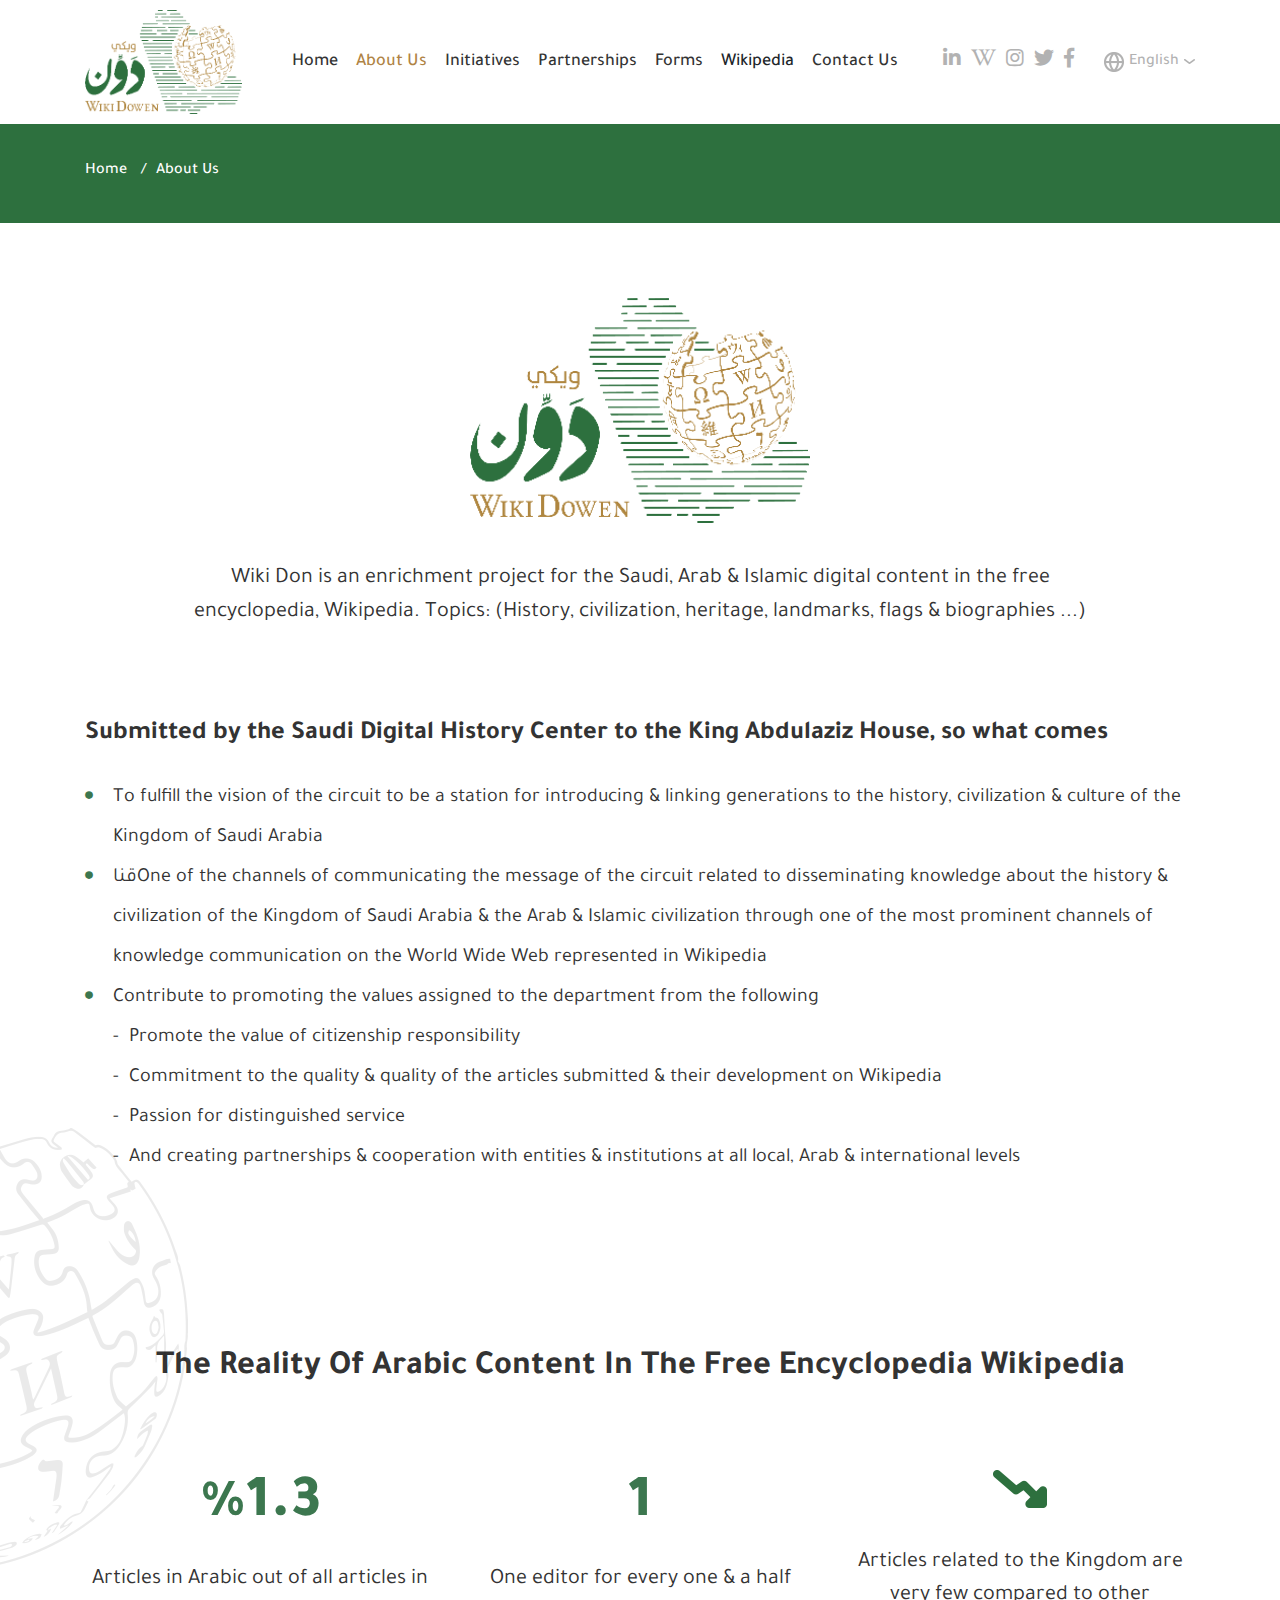
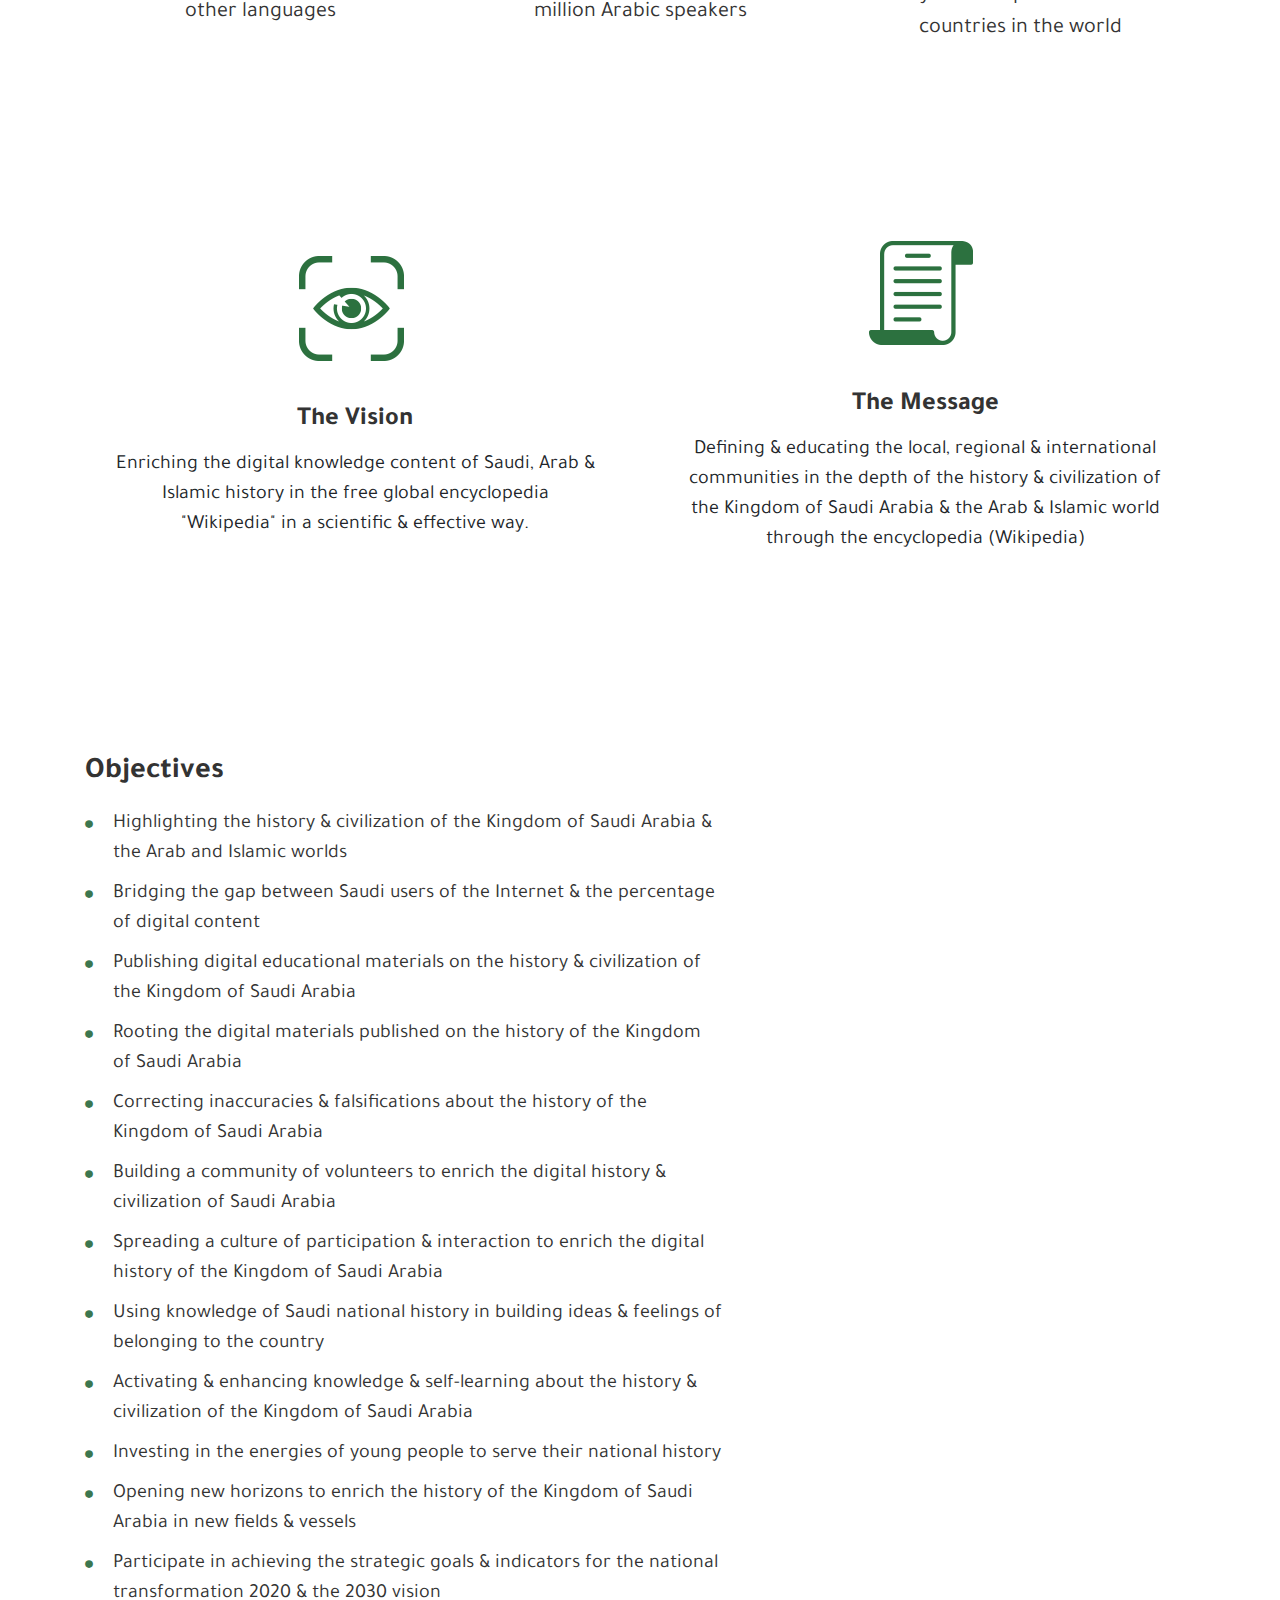
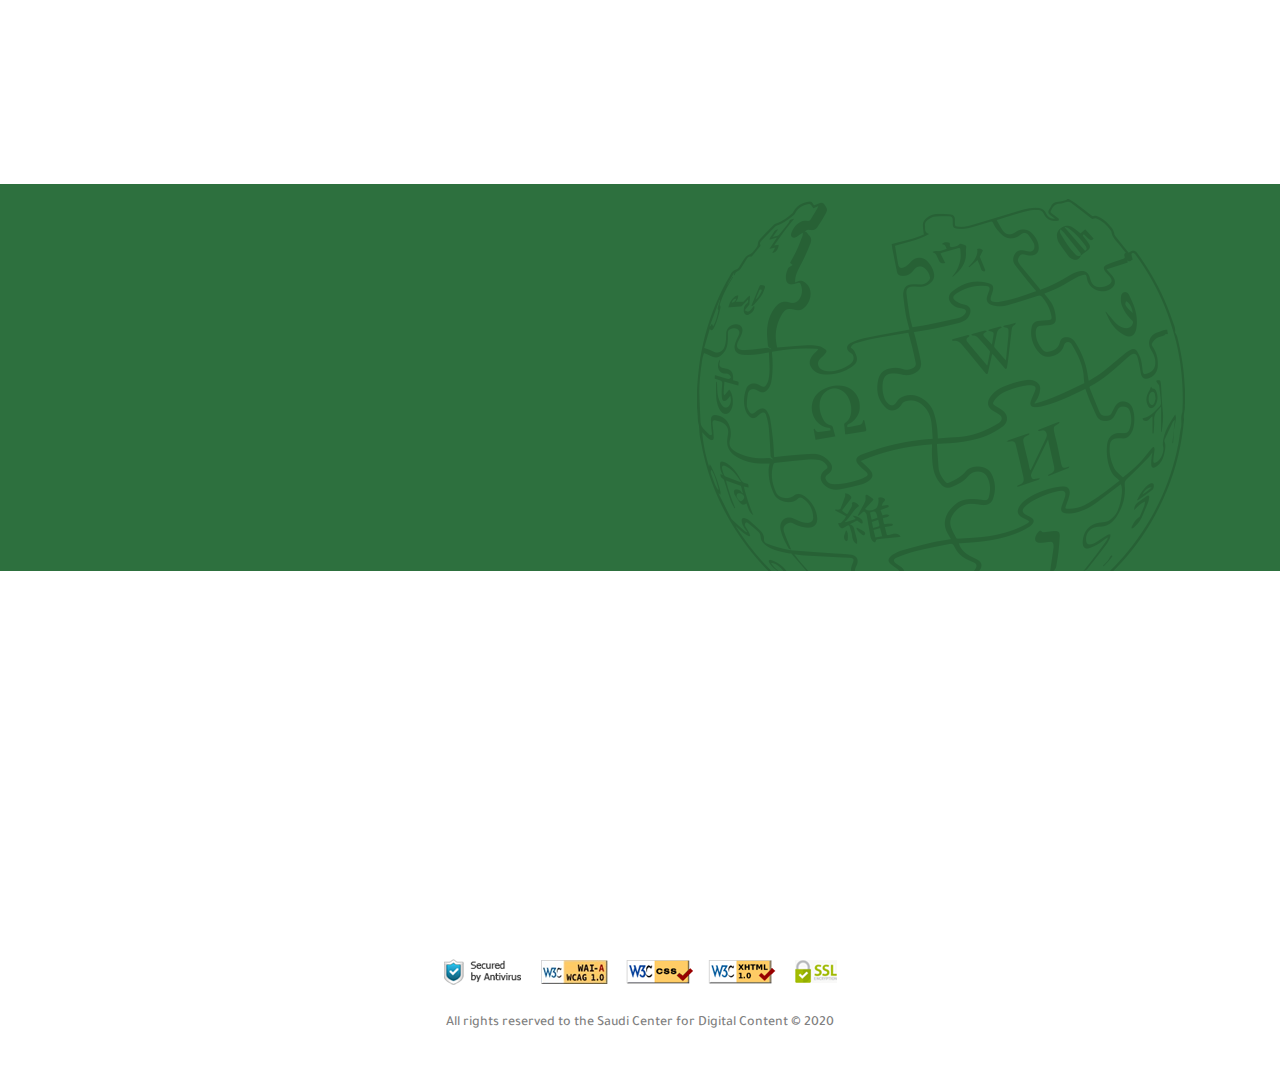
==== commit c36186e5: "about" ====
--- a/about-en.html
+++ b/about-en.html
@@ -112,6 +112,203 @@
     </header>
     <!-- End Header -->
 
+    <!-- Start Breadcrumb -->
+    <div class="mo-breadcrumb">
+        <div class="container">
+            <ul class="breadcrumb-ul list-unstyled fixall">
+                <li class="page-li">
+                    <a href="index-en.html" class="page-a fixall">Home</a>
+                </li>
+                <li class="page-li">
+                    <a href="about-en.html" class="page-a fixall">About Us</a>
+                </li>
+            </ul>
+        </div>
+    </div>
+    <!-- End Breadcrumb -->
+
+    <!-- Start Content -->
+    <div class="about-page">
+        <div class="container">
+            <div class="first-div">
+                <div class="about-logo">
+                    <img src="images/logo.png" class="img-fluid">
+                </div>
+                <p class="about-summary fixall">
+                    Wiki Don is an enrichment project for the Saudi, Arab & Islamic digital content in the free
+                    encyclopedia, Wikipedia. Topics: (History, civilization, heritage, landmarks, flags & biographies
+                    ...)
+                </p>
+                <div class="points-cont">
+                    <h3 class="points-title fixall">
+                        Submitted by the Saudi Digital History Center to the King Abdulaziz House, so what comes
+                    </h3>
+                    <ul class="points-ul list-unstyled fixall">
+                        <li class="point">
+                            <p>
+                                To fulfill the vision of the circuit to be a station for introducing & linking
+                                generations to the history, civilization & culture of the Kingdom of Saudi Arabia
+                            </p>
+                        </li>
+                        <li class="point">
+                            <p>
+                                قناOne of the channels of communicating the message of the circuit related to
+                                disseminating knowledge about the history & civilization of the Kingdom of Saudi
+                                Arabia & the Arab & Islamic civilization through one of the most prominent channels
+                                of knowledge communication on the World Wide Web represented in Wikipedia
+                            </p>
+                        </li>
+                        <li class="point">
+                            <p>
+                                Contribute to promoting the values assigned to the department from the following
+                            </p>
+                            <ul class="sub-points list-unstyled fixall">
+                                <li class="sub-point">
+                                    <p>Promote the value of citizenship responsibility</p>
+                                </li>
+                                <li class="sub-point">
+                                    <p>Commitment to the quality & quality of the articles submitted & their
+                                        development on Wikipedia</p>
+                                </li>
+                                <li class="sub-point">
+                                    <p>Passion for distinguished service</p>
+                                </li>
+                                <li class="sub-point">
+                                    <p>And creating partnerships & cooperation with entities & institutions at all
+                                        local, Arab & international levels</p>
+                                </li>
+                            </ul>
+                        </li>
+                    </ul>
+                </div>
+            </div>
+        </div>
+        <div class="states-cont">
+            <img src="images/bat-back.png" class="pat">
+            <div class="container">
+                <div class="states">
+                    <h3 class="states-head fixall">The reality of Arabic content in the free encyclopedia
+                        Wikipedia</h3>
+                    <div class="states-flex">
+                        <div class="state">
+                            <span class="state-head">
+                                %1.3
+                            </span>
+                            <p class="state-summ fixall">
+                                Articles in Arabic out of all articles in other languages
+                            </p>
+                        </div>
+                        <div class="state">
+                            <span class="state-head">
+                                1
+                            </span>
+                            <p class="state-summ fixall">
+                                One editor for every one & a half million Arabic speakers
+                            </p>
+                        </div>
+                        <div class="state">
+                            <span class="state-head ">
+                                <img src="images/state.png" alt="">
+                            </span>
+                            <p class="state-summ fixall">
+                                Articles related to the Kingdom are very few compared to other countries in the world
+                            </p>
+                        </div>
+                    </div>
+                </div>
+            </div>
+        </div>
+
+        <div class="visionMessage-sec">
+            <div class="container">
+                <div class="visionMessage">
+                    <div class="visionMessage-single">
+                        <div class="sec-img"><img src="images/about1.png"></div>
+                        <h3 class="sec-title fixall">The vision</h3>
+                        <p class="sec-desc fixall">
+                            Enriching the digital knowledge content of Saudi, Arab & Islamic history in the free
+                            global
+                            encyclopedia "Wikipedia" in a scientific & effective way.
+                        </p>
+                    </div>
+                    <div class="visionMessage-single">
+                        <div class="sec-img "><img src="images/about2.png"></div>
+                        <h3 class="sec-title fixall">The message</h3>
+                        <p class="sec-desc fixall">
+                            Defining & educating the local, regional & international communities in the depth of the
+                            history & civilization of the Kingdom of Saudi Arabia & the Arab & Islamic world
+                            through
+                            the encyclopedia (Wikipedia)
+                        </p>
+                    </div>
+                </div>
+            </div>
+        </div>
+
+        <div class="goals-cont">
+            <div class="container">
+                <div class="mo-list-cont">
+                    <h4 class="list-head fixall mobile-head">Objectives</h4>
+                    <div class="mo-list">
+                        <h4 class="list-head fixall">Objectives</h4>
+                        <ul class="mo-list-items list-unstyled fixall">
+                            <li class="list-item">
+                                Highlighting the history & civilization of the Kingdom of Saudi Arabia & the Arab
+                                and
+                                Islamic worlds</li>
+                            <li class="list-item">
+                                Bridging the gap between Saudi users of the Internet & the percentage of digital
+                                content
+                            </li>
+                            <li class="list-item">
+                                Publishing digital educational materials on the history & civilization of the Kingdom
+                                of
+                                Saudi Arabia</li>
+                            <li class="list-item">
+                                Rooting the digital materials published on the history of the Kingdom of Saudi Arabia
+                            </li>
+                            <li class="list-item">
+                                Correcting inaccuracies & falsifications about the history of the Kingdom of Saudi
+                                Arabia
+                            </li>
+                            <li class="list-item">
+                                Building a community of volunteers to enrich the digital history & civilization of
+                                Saudi Arabia
+                            </li>
+                            <li class="list-item">
+                                Spreading a culture of participation & interaction to enrich the digital history of
+                                the Kingdom of Saudi Arabia
+                            </li>
+                            <li class="list-item">
+                                Using knowledge of Saudi national history in building ideas & feelings of belonging to
+                                the country
+                            </li>
+                            <li class="list-item">
+                                Activating & enhancing knowledge & self-learning about the history & civilization
+                                of the Kingdom of Saudi Arabia
+                            </li>
+                            <li class="list-item">
+                                Investing in the energies of young people to serve their national history
+                            </li>
+                            <li class="list-item">
+                                Opening new horizons to enrich the history of the Kingdom of Saudi Arabia in new fields
+                                & vessels
+                            </li>
+                            <li class="list-item">
+                                Participate in achieving the strategic goals & indicators for the national
+                                transformation 2020 & the 2030 vision
+                            </li>
+                        </ul>
+                    </div>
+                    <div class="mo-list-img wow zoomIn">
+                        <img src="images/about-page.png" class="img-fluid">
+                    </div>
+                </div>
+            </div>
+        </div>
+    </div>
+    <!-- End Content -->
+
     <!-- Start join -->
     <div class="join-footer">
         <img src="images/bat-back.png" class="pat">
@@ -119,7 +316,7 @@
             Share with us a request, a suggestion or an inquiry
         </h3>
         <p class="join-text fixall wow fadeInUp" data-wow-delay="0.15s">
-            He contributed to enriching Saudi, Arabic and Islamic digital content in the free encyclopedia Wikipedia
+            He contributed to enriching Saudi, Arabic & Islamic digital content in the free encyclopedia Wikipedia
         </p>
         <a href="#!" class="about-btn fixall join-btn wow fadeInUp" data-wow-delay="0.3s">
             <span>Join Now</span>
--- a/css/main.css
+++ b/css/main.css
@@ -1,93 +1,3 @@
-@-webkit-keyframes vibe {
-  0%,
-  100% {
-    -webkit-transform: translateY(0);
-    transform: translateY(0);
-  }
-  25% {
-    -webkit-transform: translateY(-4px);
-    transform: translateY(-4px);
-  }
-  50% {
-    -webkit-transform: translateY(4px);
-    transform: translateY(4px);
-  }
-  75% {
-    -webkit-transform: translateY(-4px);
-    transform: translateY(-4px);
-  }
-}
-
-@keyframes vibe {
-  0%,
-  100% {
-    -webkit-transform: translateY(0);
-    transform: translateY(0);
-  }
-  25% {
-    -webkit-transform: translateY(-4px);
-    transform: translateY(-4px);
-  }
-  50% {
-    -webkit-transform: translateY(4px);
-    transform: translateY(4px);
-  }
-  75% {
-    -webkit-transform: translateY(-4px);
-    transform: translateY(-4px);
-  }
-}
-
-@-webkit-keyframes shape {
-  0% {
-    left: -100%;
-    opacity: 0;
-  }
-  100% {
-    left: 100%;
-  }
-}
-
-@keyframes shape {
-  0% {
-    left: -100%;
-    opacity: 0;
-  }
-  100% {
-    left: 100%;
-  }
-}
-
-@-webkit-keyframes flip {
-  0% {
-    -webkit-transform: scaleX(1);
-            transform: scaleX(1);
-  }
-  50% {
-    -webkit-transform: scaleX(-1);
-            transform: scaleX(-1);
-  }
-  100% {
-    -webkit-transform: scaleX(1);
-            transform: scaleX(1);
-  }
-}
-
-@keyframes flip {
-  0% {
-    -webkit-transform: scaleX(1);
-            transform: scaleX(1);
-  }
-  50% {
-    -webkit-transform: scaleX(-1);
-            transform: scaleX(-1);
-  }
-  100% {
-    -webkit-transform: scaleX(1);
-            transform: scaleX(1);
-  }
-}
-
 @-webkit-keyframes shine {
   100% {
     left: 125%;
@@ -112,8 +22,6 @@
 
 .fixall:hover, .fixall:focus {
   outline: none;
-  -webkit-box-shadow: none;
-          box-shadow: none;
   text-decoration: none;
 }
 
@@ -156,6 +64,18 @@
 @media (min-width: 1500px) {
   .container {
     max-width: 1440px;
+  }
+}
+
+div[class$="-page"] {
+  padding-top: 75px;
+  padding-bottom: 175px;
+}
+
+@media (max-width: 991px) {
+  div[class$="-page"] {
+    padding-top: 40px;
+    padding-bottom: 75px;
   }
 }
 
@@ -916,6 +836,11 @@
   width: 157px;
   -ms-flex-negative: 0;
       flex-shrink: 0;
+  -webkit-transition: all 0.3s ease-in-out;
+  transition: all 0.3s ease-in-out;
+}
+
+.logo img {
   -webkit-transition: all 0.3s ease-in-out;
   transition: all 0.3s ease-in-out;
 }
@@ -1233,8 +1158,8 @@
 @media (max-width: 1199px) {
   header {
     background-color: #fff;
-    -webkit-box-shadow: 0px 0px 30px 0px rgba(0, 0, 0, 0.1);
-            box-shadow: 0px 0px 30px 0px rgba(0, 0, 0, 0.1);
+    -webkit-box-shadow: 0px 0px 7px 0px rgba(0, 0, 0, 0.1);
+            box-shadow: 0px 0px 7px 0px rgba(0, 0, 0, 0.1);
   }
   header .lang-cont .lang-anchor::after {
     -webkit-filter: invert(79%) sepia(2%) saturate(0%) hue-rotate(177deg) brightness(90%) contrast(92%);
@@ -1251,17 +1176,13 @@
 
 @media (max-width: 991px) {
   header {
-    position: relative;
-    top: auto;
-    left: auto;
-    right: auto;
     margin-bottom: 20px;
   }
 }
 
 header.header-scroll {
-  -webkit-box-shadow: 0px 0px 30px 0px rgba(0, 0, 0, 0.1);
-          box-shadow: 0px 0px 30px 0px rgba(0, 0, 0, 0.1);
+  -webkit-box-shadow: 0px 0px 7px 0px rgba(0, 0, 0, 0.1);
+          box-shadow: 0px 0px 7px 0px rgba(0, 0, 0, 0.1);
   background-color: #fff;
 }
 
@@ -1275,6 +1196,12 @@
   }
 }
 
+@media (max-width: 991px) {
+  header.header-scroll .logo img {
+    max-width: 60%;
+  }
+}
+
 header.header-scroll .lang-cont .lang-anchor::after {
   -webkit-filter: invert(79%) sepia(2%) saturate(0%) hue-rotate(177deg) brightness(90%) contrast(92%);
           filter: invert(79%) sepia(2%) saturate(0%) hue-rotate(177deg) brightness(90%) contrast(92%);
@@ -1299,6 +1226,111 @@
 
 header.header-scroll .social-link:hover i {
   color: #3c774f;
+}
+
+@media (max-width: 991px) {
+  body.home-page {
+    padding-top: 100px;
+  }
+}
+
+body:not(.home-page) {
+  padding-top: 124px;
+}
+
+@media (max-width: 991px) {
+  body:not(.home-page) {
+    padding-top: 80px;
+  }
+}
+
+body:not(.home-page) header {
+  position: fixed;
+  top: 0;
+  left: 0;
+  right: 0;
+  z-index: 5;
+  background-color: #fff;
+  margin: 0;
+}
+
+body:not(.home-page) header .lang-cont .lang-anchor::after {
+  -webkit-filter: invert(79%) sepia(2%) saturate(0%) hue-rotate(177deg) brightness(90%) contrast(92%);
+          filter: invert(79%) sepia(2%) saturate(0%) hue-rotate(177deg) brightness(90%) contrast(92%);
+}
+
+body:not(.home-page) header .lang-cont .lang-anchor img {
+  -webkit-filter: invert(79%) sepia(2%) saturate(0%) hue-rotate(177deg) brightness(90%) contrast(92%);
+          filter: invert(79%) sepia(2%) saturate(0%) hue-rotate(177deg) brightness(90%) contrast(92%);
+}
+
+body:not(.home-page) header .lang-cont .lang-anchor .lang-text {
+  color: #b2b2b2;
+}
+
+body:not(.home-page) header .social-link {
+  opacity: 1;
+}
+
+body:not(.home-page) header .social-link i {
+  color: #b2b2b2;
+}
+
+body:not(.home-page) header .social-link:hover i {
+  color: #3c774f;
+}
+
+.mo-breadcrumb {
+  background-color: #2d703e;
+}
+
+@media (max-width: 991px) {
+  .mo-breadcrumb {
+    display: none;
+  }
+}
+
+.breadcrumb-ul {
+  display: -webkit-box;
+  display: -ms-flexbox;
+  display: flex;
+  -webkit-box-align: center;
+      -ms-flex-align: center;
+          align-items: center;
+  padding-top: 35px;
+  padding-bottom: 40px;
+}
+
+.page-li::after {
+  content: "/";
+  margin: 0 10px;
+  color: #fff;
+  font-size: 16px;
+  font-weight: 500;
+}
+
+.page-li:last-of-type {
+  pointer-events: none;
+}
+
+.page-li:last-of-type::after {
+  display: none;
+}
+
+.page-a {
+  color: #fff;
+  font-size: 16px;
+  font-weight: 500;
+  -webkit-transition: all 0.3s ease-in-out;
+  transition: all 0.3s ease-in-out;
+}
+
+.page-a:hover {
+  color: #9bd9af;
+}
+
+.page-a:focus {
+  color: inherit;
 }
 
 main {
@@ -1377,7 +1409,8 @@
   }
   .img-div img {
     height: auto;
-    max-width: 100%;
+    max-width: 90%;
+    margin: auto;
   }
 }
 
@@ -1885,7 +1918,7 @@
 
 @media (min-width: 1500px) {
   .visionMessage {
-    padding: 0 90px;
+    padding: 0 120px;
   }
 }
 
@@ -2147,6 +2180,199 @@
   }
 }
 
+.about-page .states-cont {
+  margin: 0;
+  padding-top: 170px;
+}
+
+@media (max-width: 991px) {
+  .about-page .states-cont {
+    padding-top: 70px;
+  }
+}
+
+.about-page .states-cont .pat {
+  top: -50px;
+}
+
+@media (min-width: 1500px) {
+  .about-page .states {
+    padding: 0 120px;
+  }
+}
+
+.about-page .state {
+  padding: 0;
+}
+
+.about-page .goals-cont {
+  margin-top: 140px;
+}
+
+@media (min-width: 1500px) {
+  .about-page .goals-cont {
+    padding: 0 120px;
+  }
+}
+
+@media (max-width: 991px) {
+  .about-page .goals-cont {
+    margin-top: 70px;
+  }
+}
+
+.about-page .mo-list-cont .mo-list {
+  margin-top: 30px;
+}
+
+@media (max-width: 991px) {
+  .about-page .mo-list-cont .mo-list {
+    margin-top: 20px;
+  }
+}
+
+@media (min-width: 1500px) {
+  .first-div {
+    padding: 0 120px;
+  }
+}
+
+.about-logo {
+  margin: auto;
+  display: -webkit-box;
+  display: -ms-flexbox;
+  display: flex;
+  -webkit-box-pack: center;
+      -ms-flex-pack: center;
+          justify-content: center;
+}
+
+.about-logo img {
+  width: 340px;
+}
+
+@media (max-width: 991px) {
+  .about-logo img {
+    width: 150px;
+  }
+}
+
+.about-summary {
+  margin: 40px auto 0;
+  width: 900px;
+  font-size: 22px;
+  color: #333333;
+  text-align: center;
+  line-height: 1.545;
+}
+
+@media (max-width: 991px) {
+  .about-summary {
+    width: 100%;
+    font-size: 18px;
+    margin: 25px auto 0;
+  }
+}
+
+.points-cont {
+  margin-top: 88px;
+}
+
+@media (max-width: 991px) {
+  .points-cont {
+    margin: 40px auto 0;
+  }
+}
+
+.points-title {
+  font-size: 26px;
+  color: #333333;
+  font-weight: bold;
+  margin-bottom: 28px;
+}
+
+@media (max-width: 991px) {
+  .points-title {
+    font-size: 22px;
+    text-align: center;
+  }
+}
+
+.points-ul {
+  font-size: 20px;
+  color: #333333;
+}
+
+@media (max-width: 991px) {
+  .points-ul {
+    font-size: 18px;
+  }
+}
+
+.points-ul .point > p {
+  margin: 0;
+  display: -webkit-box;
+  display: -ms-flexbox;
+  display: flex;
+  line-height: 2;
+}
+
+.points-ul .point > p::before {
+  font-family: 'Font Awesome 5 Free';
+  font-weight: 900;
+  content: "\f111";
+  font-size: 8px;
+  color: #3c774f;
+  margin-top: 9px;
+}
+
+html[dir='ltr'] .points-ul .point > p::before {
+  margin-right: 20px;
+}
+
+html[lang='en-US'] .points-ul .point > p::before {
+  margin-right: 20px;
+}
+
+html[dir='rtl'] .points-ul .point > p::before {
+  margin-left: 20px;
+}
+
+html[dir='ltr'] .points-ul .sub-points {
+  padding-left: 28px;
+}
+
+html[dir='rtl'] .points-ul .sub-points {
+  padding-right: 28px;
+}
+
+.points-ul .sub-point p {
+  margin: 0;
+  display: -webkit-box;
+  display: -ms-flexbox;
+  display: flex;
+  line-height: 2;
+}
+
+.points-ul .sub-point p::before {
+  content: "-";
+  font-size: 20px;
+  color: #333333;
+  margin-top: 0;
+}
+
+html[dir='ltr'] .points-ul .sub-point p::before {
+  margin-right: 10px;
+}
+
+html[lang='en-US'] .points-ul .sub-point p::before {
+  margin-right: 10px;
+}
+
+html[dir='rtl'] .points-ul .sub-point p::before {
+  margin-left: 10px;
+}
+
 .join-footer {
   padding-top: 105px;
   padding-bottom: 85px;
@@ -2165,7 +2391,7 @@
           flex-direction: column;
   text-align: center;
   color: #fff;
-  background-color: #3c774f;
+  background-color: #2d703e;
   position: relative;
   overflow: hidden;
 }
@@ -2569,7 +2795,8 @@
       -ms-flex-pack: center;
           justify-content: center;
   font-size: 25px;
-  color: #333333;
+  color: #b2b2b2;
+  margin: 0 10px;
   cursor: pointer;
 }
 
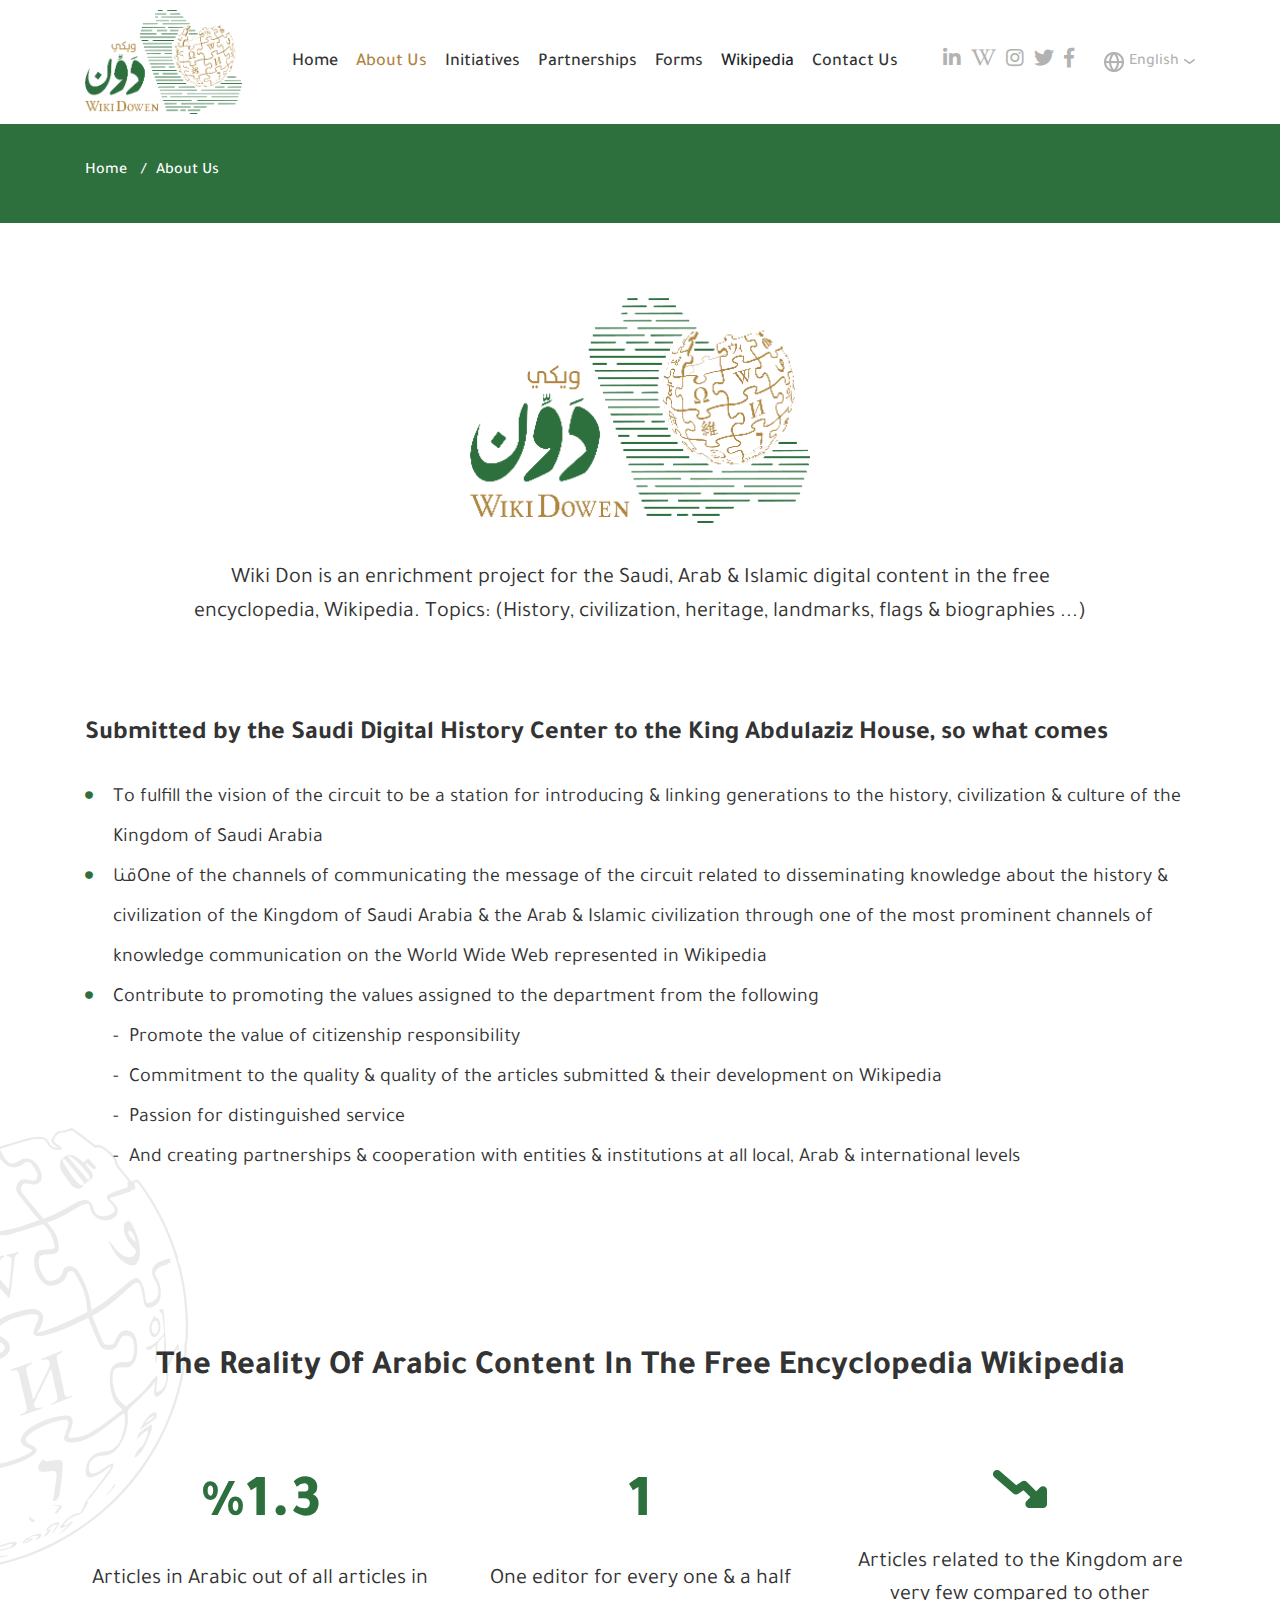
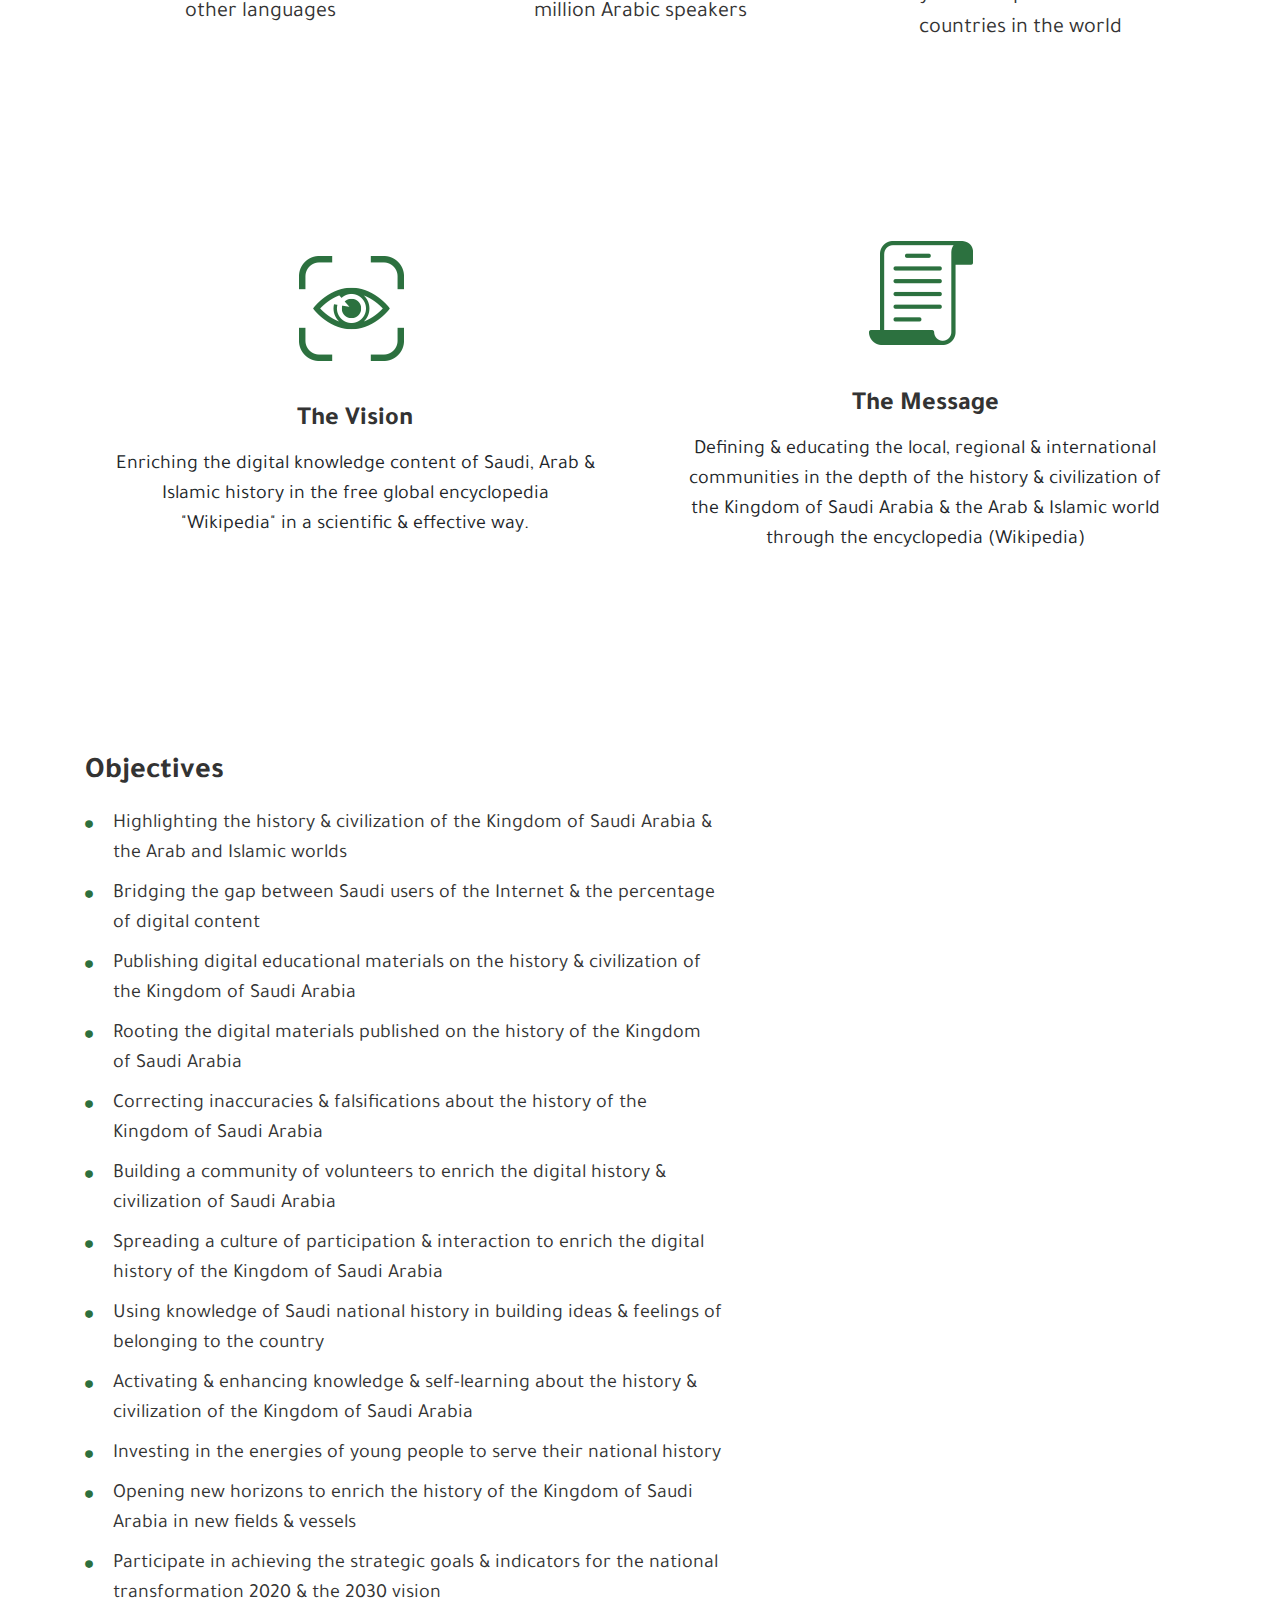
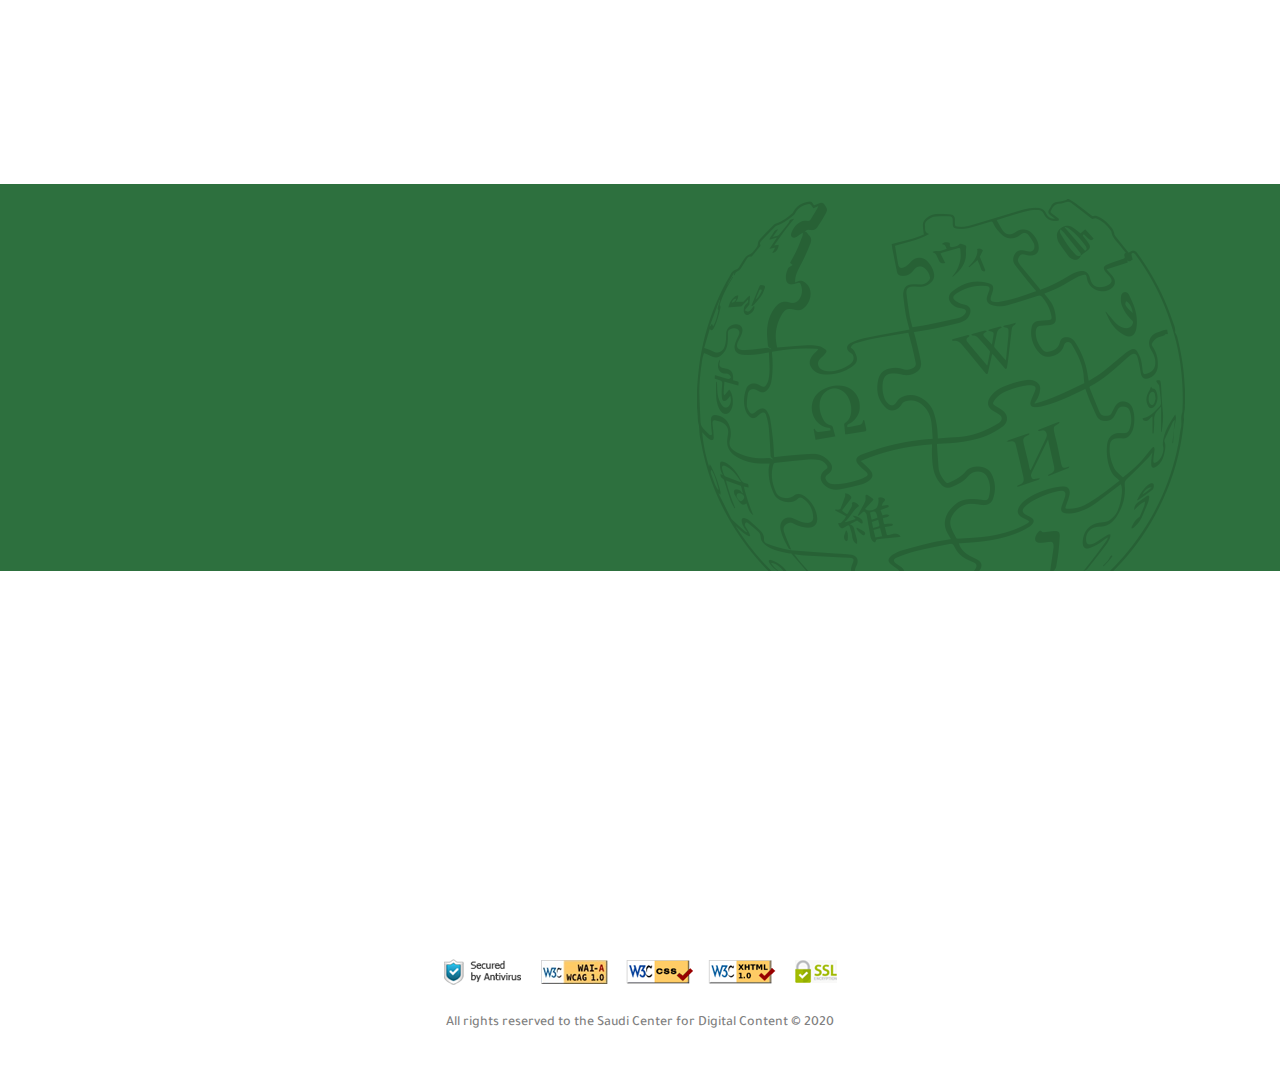
==== commit 9fc6a76a: "forms" ====
--- a/about-en.html
+++ b/about-en.html
@@ -10,6 +10,7 @@
     <link rel="stylesheet" href="css/owl.carousel.min.css" />
     <link rel="stylesheet" href="css/fontawesome.min.css" />
     <link rel="stylesheet" href="css/animate.css" />
+     <link rel="stylesheet" href="css/select2.min.css" />
     <link rel="stylesheet" href="css/main.css" />
 </head>
 
@@ -431,6 +432,7 @@
     <script src="js/bootstrap.min.js"></script>
     <script src="js/owl.carousel.min.js"></script>
     <script src="js/wow.min.js"></script>
+    <script src="js/select2.min.js"></script>
     <script src="js/main.js"></script>
 </body>
 
--- a/css/main.css
+++ b/css/main.css
@@ -76,6 +76,16 @@
   div[class$="-page"] {
     padding-top: 40px;
     padding-bottom: 75px;
+  }
+}
+
+div[class$="-page"].contact-page {
+  padding-bottom: 50px;
+}
+
+@media (max-width: 991px) {
+  div[class$="-page"].contact-page {
+    padding-bottom: 50px;
   }
 }
 
@@ -197,6 +207,127 @@
 
 html[dir='rtl'] .news-btn {
   left: 25px;
+}
+
+.input-label {
+  margin-bottom: 16px;
+}
+
+.input-label .mo-label {
+  font-size: 16px;
+  color: #333333;
+  font-weight: 500;
+  margin-bottom: 10px;
+  display: block;
+}
+
+.input-label .form-input {
+  width: 100%;
+  height: 50px;
+  border-radius: 25px;
+  background-color: #f2f2f2;
+  padding: 0 30px;
+  font-size: 15px;
+  color: #333333;
+  resize: none;
+}
+
+html[dir='ltr'] .input-label .form-input {
+  text-align: left;
+}
+
+html[lang='en-US'] .input-label .form-input {
+  text-align: left;
+}
+
+html[dir='rtl'] .input-label .form-input {
+  text-align: right;
+}
+
+.input-label .form-input::-webkit-input-placeholder {
+  color: #808080;
+}
+
+.input-label .form-input:-ms-input-placeholder {
+  color: #808080;
+}
+
+.input-label .form-input::-ms-input-placeholder {
+  color: #808080;
+}
+
+.input-label .form-input::placeholder {
+  color: #808080;
+}
+
+.input-label .form-input.form-text {
+  height: 135px;
+  padding: 10px 30px;
+}
+
+.input-label.req .mo-label::after {
+  content: "*";
+  margin: 0 3px;
+  color: #f00;
+}
+
+.form-submit {
+  background-color: #2d703e;
+  width: 180px;
+  height: 55px;
+  border-radius: 27.5px;
+  font-size: 18px;
+  color: #fff;
+  font-weight: bold;
+  display: -webkit-box;
+  display: -ms-flexbox;
+  display: flex;
+  -webkit-box-align: center;
+      -ms-flex-align: center;
+          align-items: center;
+  -webkit-box-pack: center;
+      -ms-flex-pack: center;
+          justify-content: center;
+  -webkit-transition: all 0.3s ease-in-out;
+  transition: all 0.3s ease-in-out;
+  margin-top: 23px;
+}
+
+.form-submit:hover {
+  background-color: #af8344;
+}
+
+@media (max-width: 991px) {
+  .form-submit {
+    margin: 23px auto 0;
+  }
+}
+
+.input-cont {
+  position: relative;
+}
+
+.input-cont .file-value {
+  width: 100%;
+  height: 50px;
+  border-radius: 25px;
+  background-color: #f2f2f2;
+  padding: 0 30px;
+  font-size: 15px;
+  color: #333333;
+  display: block;
+}
+
+.input-cont .form-file {
+  position: absolute;
+  top: 0;
+  bottom: 0;
+  left: 0;
+  right: 0;
+  width: 100%;
+  height: 100%;
+  cursor: pointer;
+  opacity: 0;
 }
 
 .mo-nav {
@@ -575,7 +706,7 @@
 }
 
 .intiat .intait-text:hover {
-  color: #3c774f;
+  color: #2d703e;
 }
 
 .home-intiat-cont {
@@ -644,7 +775,7 @@
 }
 
 .partner .partner-text:hover {
-  color: #3c774f;
+  color: #2d703e;
 }
 
 .home-partnerships-cont {
@@ -664,6 +795,149 @@
     margin-top: 40px;
     padding-bottom: 40px;
   }
+}
+
+.select-cont {
+  width: 100%;
+}
+
+.select-cont .form-select {
+  width: 100%;
+  height: 50px;
+}
+
+.select2-container {
+  height: 50px;
+  outline: none !important;
+}
+
+.select2-container .select2-selection {
+  height: 100%;
+  border: none;
+  border-radius: 25px;
+  outline: none !important;
+  display: -webkit-box;
+  display: -ms-flexbox;
+  display: flex;
+  -webkit-box-align: center;
+      -ms-flex-align: center;
+          align-items: center;
+  -webkit-box-pack: justify;
+      -ms-flex-pack: justify;
+          justify-content: space-between;
+  padding: 0 30px;
+  background-color: #f2f2f2;
+}
+
+.select2-container .select2-selection .select2-selection__rendered {
+  font-size: 15px;
+  color: #808080;
+}
+
+.select2-container .select2-selection .select2-selection__arrow {
+  position: relative;
+  top: auto;
+  bottom: auto;
+  left: auto;
+  right: auto;
+  display: -webkit-box;
+  display: -ms-flexbox;
+  display: flex;
+  -webkit-box-align: center;
+      -ms-flex-align: center;
+          align-items: center;
+  width: auto;
+  height: auto;
+}
+
+.select2-container .select2-selection .select2-selection__arrow b {
+  display: none;
+}
+
+.select2-container .select2-selection .select2-selection__arrow::after {
+  content: url(../images/arrow.png);
+  -webkit-filter: invert(74%) sepia(0%) saturate(0%) hue-rotate(239deg) brightness(95%) contrast(98%);
+          filter: invert(74%) sepia(0%) saturate(0%) hue-rotate(239deg) brightness(95%) contrast(98%);
+}
+
+.select2-dropdown {
+  border: none;
+  padding: 10px;
+  border-radius: 25px;
+  overflow: hidden;
+  -webkit-box-shadow: none;
+          box-shadow: none;
+  z-index: 2;
+  background-color: #f2f2f2;
+}
+
+.select2-dropdown .select2-results .select2-results__options::-webkit-scrollbar {
+  background-color: #f2f2f2;
+  width: 2px;
+  height: 0px;
+}
+
+.select2-dropdown .select2-results .select2-results__options::-webkit-scrollbar-thumb {
+  background-color: #af8344;
+}
+
+.select2-dropdown .select2-results .select2-results__options .select2-results__option {
+  font-size: 15px;
+  color: #333333;
+  background-color: #f2f2f2;
+  padding: 0 20px;
+}
+
+.select2-dropdown .select2-results .select2-results__options .select2-results__option.select2-results__option--highlighted {
+  color: #2d703e;
+}
+
+.select2-dropdown .select2-results .select2-results__options .select2-results__option.select2-results__option--selected {
+  color: #333;
+}
+
+.mobile-select-cont {
+  width: 100%;
+  height: 50px;
+  position: relative;
+  background-color: #f2f2f2;
+  border-radius: 25px;
+  overflow: hidden;
+}
+
+.mobile-select-cont:after {
+  content: url(../images/arrow.png);
+  -webkit-filter: invert(74%) sepia(0%) saturate(0%) hue-rotate(239deg) brightness(95%) contrast(98%);
+          filter: invert(74%) sepia(0%) saturate(0%) hue-rotate(239deg) brightness(95%) contrast(98%);
+  position: absolute;
+  top: 50%;
+  -webkit-transform: translateY(-50%);
+          transform: translateY(-50%);
+}
+
+html[dir='ltr'] .mobile-select-cont:after {
+  right: 30px;
+}
+
+html[dir='rtl'] .mobile-select-cont:after {
+  left: 30px;
+}
+
+.mobile-select-cont .form-select {
+  background-color: #f2f2f2;
+  width: 100%;
+  height: 100%;
+  -moz-appearance: none;
+  -webkit-appearance: none;
+  appearance: none;
+  outline: none !important;
+  -webkit-box-shadow: none;
+          box-shadow: none;
+  padding: 0 30px;
+  text-decoration: none;
+  border: none;
+  font-size: 15px;
+  color: #b2b2b2;
 }
 
 /*//////////////////////////////preloader//////////////////////////////*/
@@ -1144,7 +1418,7 @@
 }
 
 .lang-cont .drop-lang .lang-link:hover {
-  color: #3c774f;
+  color: #2d703e;
 }
 
 header {
@@ -1225,7 +1499,7 @@
 }
 
 header.header-scroll .social-link:hover i {
-  color: #3c774f;
+  color: #2d703e;
 }
 
 @media (max-width: 991px) {
@@ -1277,7 +1551,7 @@
 }
 
 body:not(.home-page) header .social-link:hover i {
-  color: #3c774f;
+  color: #2d703e;
 }
 
 .mo-breadcrumb {
@@ -1397,6 +1671,8 @@
     -webkit-box-ordinal-group: 3;
         -ms-flex-order: 2;
             order: 2;
+    width: 90%;
+    margin: auto;
   }
   html[dir='ltr'] .img-div {
     left: auto;
@@ -1408,15 +1684,14 @@
     right: auto;
   }
   .img-div img {
+    max-width: 100%;
     height: auto;
-    max-width: 90%;
-    margin: auto;
   }
 }
 
 .main-head {
   font-size: 48px;
-  color: #3c774f;
+  color: #2d703e;
   font-weight: 800;
   margin-bottom: 20px;
   text-transform: capitalize;
@@ -1447,7 +1722,7 @@
 
 .main-desc {
   font-size: 30px;
-  color: #3c774f;
+  color: #2d703e;
 }
 
 .main-desc a {
@@ -1866,7 +2141,7 @@
 
 .state .state-head {
   font-size: 60px;
-  color: #3c774f;
+  color: #2d703e;
   font-weight: 800;
   text-align: center;
   height: 90px;
@@ -2122,7 +2397,7 @@
   font-weight: 900;
   content: "\f111";
   font-size: 8px;
-  color: #3c774f;
+  color: #2d703e;
   margin-top: 9px;
 }
 
@@ -2322,7 +2597,7 @@
   font-weight: 900;
   content: "\f111";
   font-size: 8px;
-  color: #3c774f;
+  color: #2d703e;
   margin-top: 9px;
 }
 
@@ -2371,6 +2646,333 @@
 
 html[dir='rtl'] .points-ul .sub-point p::before {
   margin-left: 10px;
+}
+
+.contact-cont {
+  display: -ms-grid;
+  display: grid;
+  -ms-grid-columns: 1fr 1fr;
+      grid-template-columns: 1fr 1fr;
+  gap: 90px;
+}
+
+@media (max-width: 1199px) {
+  .contact-cont {
+    gap: 30px;
+  }
+}
+
+@media (max-width: 991px) {
+  .contact-cont {
+    -ms-grid-columns: 1fr;
+        grid-template-columns: 1fr;
+    gap: 70px;
+  }
+}
+
+.contact-head {
+  font-size: 22px;
+  color: #2d703e;
+  font-weight: bold;
+  margin-bottom: 38px;
+}
+
+@media (max-width: 991px) {
+  .contact-head {
+    text-align: center;
+    margin-bottom: 25px;
+  }
+}
+
+.input-label {
+  margin-bottom: 16px;
+}
+
+.input-label .mo-label {
+  font-size: 16px;
+  color: #333333;
+  font-weight: 500;
+  margin-bottom: 10px;
+  display: block;
+}
+
+.input-label .form-input {
+  width: 100%;
+  height: 50px;
+  border-radius: 25px;
+  background-color: #f2f2f2;
+  padding: 0 30px;
+  font-size: 15px;
+  color: #333333;
+  resize: none;
+}
+
+html[dir='ltr'] .input-label .form-input {
+  text-align: left;
+}
+
+html[lang='en-US'] .input-label .form-input {
+  text-align: left;
+}
+
+html[dir='rtl'] .input-label .form-input {
+  text-align: right;
+}
+
+.input-label .form-input::-webkit-input-placeholder {
+  color: #808080;
+}
+
+.input-label .form-input:-ms-input-placeholder {
+  color: #808080;
+}
+
+.input-label .form-input::-ms-input-placeholder {
+  color: #808080;
+}
+
+.input-label .form-input::placeholder {
+  color: #808080;
+}
+
+.input-label .form-input.form-text {
+  height: 135px;
+  padding: 10px 30px;
+}
+
+.input-label.req .mo-label::after {
+  content: "*";
+  margin: 0 3px;
+  color: #f00;
+}
+
+.form-submit {
+  background-color: #2d703e;
+  width: 180px;
+  height: 55px;
+  border-radius: 27.5px;
+  font-size: 18px;
+  color: #fff;
+  font-weight: bold;
+  display: -webkit-box;
+  display: -ms-flexbox;
+  display: flex;
+  -webkit-box-align: center;
+      -ms-flex-align: center;
+          align-items: center;
+  -webkit-box-pack: center;
+      -ms-flex-pack: center;
+          justify-content: center;
+  -webkit-transition: all 0.3s ease-in-out;
+  transition: all 0.3s ease-in-out;
+  margin-top: 23px;
+}
+
+.form-submit:hover {
+  background-color: #af8344;
+}
+
+@media (max-width: 991px) {
+  .form-submit {
+    margin: 23px auto 0;
+  }
+}
+
+.contact-methods {
+  width: 390px;
+}
+
+@media (max-width: 991px) {
+  .contact-methods {
+    width: 100%;
+  }
+}
+
+.contact-method {
+  display: -webkit-box;
+  display: -ms-flexbox;
+  display: flex;
+  -webkit-box-orient: vertical;
+  -webkit-box-direction: normal;
+      -ms-flex-direction: column;
+          flex-direction: column;
+  margin-bottom: 23px;
+}
+
+.contact-method:last-of-type {
+  margin-bottom: 0;
+}
+
+@media (max-width: 991px) {
+  .contact-method {
+    -webkit-box-pack: center;
+        -ms-flex-pack: center;
+            justify-content: center;
+    -webkit-box-align: center;
+        -ms-flex-align: center;
+            align-items: center;
+    text-align: center;
+  }
+}
+
+.contact-method .method-title {
+  font-size: 16px;
+  color: #333333;
+  font-weight: 500;
+  margin-bottom: 9px;
+}
+
+.contact-method .contact-way {
+  color: #2d703e;
+  font-size: 16px;
+  font-weight: bold;
+}
+
+.contact-method .contact-way:not(span) {
+  -webkit-transition: all 0.3s ease-in-out;
+  transition: all 0.3s ease-in-out;
+}
+
+.contact-method .contact-way:not(span):hover {
+  color: #af8344;
+}
+
+.contact-method .contact-way:focus {
+  color: #2d703e;
+}
+
+@media (max-width: 1199px) {
+  .contact-method .social-cont {
+    display: -webkit-box;
+    display: -ms-flexbox;
+    display: flex;
+    -webkit-box-pack: center;
+        -ms-flex-pack: center;
+            justify-content: center;
+  }
+}
+
+html[dir='ltr'] .contact-method .social-cont {
+  margin-right: 0;
+}
+
+html[lang='en-US'] .contact-method .social-cont {
+  margin-right: 0;
+}
+
+html[dir='rtl'] .contact-method .social-cont {
+  margin-left: 0;
+}
+
+.contact-method .social-link {
+  opacity: 1;
+}
+
+.contact-method .social-link i {
+  color: #b2b2b2;
+}
+
+.contact-method .social-link:hover i, .contact-method .social-link:focus i {
+  color: #2d703e;
+}
+
+html[dir='ltr'] .contact-method .social-link {
+  margin-right: 20px;
+}
+
+html[dir='ltr'] .contact-method .social-link:last-of-type {
+  margin-right: 0;
+}
+
+html[lang='en-US'] .contact-method .social-link {
+  margin-right: 20px;
+}
+
+html[lang='en-US'] .contact-method .social-link:last-of-type {
+  margin-right: 0;
+}
+
+html[dir='rtl'] .contact-method .social-link {
+  margin-left: 20px;
+}
+
+html[dir='rtl'] .contact-method .social-link:last-of-type {
+  margin-left: 0;
+}
+
+.map {
+  height: 300px;
+  margin-top: 120px;
+}
+
+@media (max-width: 991px) {
+  .map {
+    margin-top: 70px;
+  }
+}
+
+.map img {
+  width: 100%;
+  height: 100%;
+  -o-object-fit: cover;
+     object-fit: cover;
+}
+
+.formas-head {
+  font-size: 22px;
+  color: #2d703e;
+  font-weight: bold;
+  margin-bottom: 47px;
+}
+
+@media (max-width: 991px) {
+  .formas-head {
+    text-align: center;
+    margin-bottom: 30px;
+  }
+}
+
+.col-title {
+  font-size: 18px;
+  color: #2d703e;
+  font-weight: 500;
+  text-decoration: underline;
+  margin-bottom: 28px;
+}
+
+@media (max-width: 991px) {
+  .col-title {
+    margin-bottom: 25px;
+  }
+}
+
+.forms-form .form-grid {
+  display: -ms-grid;
+  display: grid;
+  -ms-grid-columns: 1fr 1fr;
+      grid-template-columns: 1fr 1fr;
+  gap: 30px;
+}
+
+@media (max-width: 991px) {
+  .forms-form .form-grid {
+    -ms-grid-columns: 1fr;
+        grid-template-columns: 1fr;
+  }
+}
+
+.forms-form .form-input.form-text {
+  height: 250px;
+}
+
+.forms-form .form-submit {
+  margin: 48px auto 0;
+}
+
+@media (max-width: 991px) {
+  .forms-form .form-submit {
+    margin: 25px auto 0;
+  }
 }
 
 .join-footer {
@@ -2531,7 +3133,7 @@
 
 .twit .owner {
   font-size: 16px;
-  color: #3c774f;
+  color: #2d703e;
   font-weight: bold;
   -webkit-transition: all 0.3s ease-in-out;
   transition: all 0.3s ease-in-out;
@@ -2677,7 +3279,7 @@
 }
 
 .news-cont .social-link:hover i, .news-cont .social-link:focus i {
-  color: #3c774f;
+  color: #2d703e;
 }
 
 html[dir='ltr'] .news-cont .social-link {
@@ -2876,7 +3478,7 @@
     color: #b2b2b2;
   }
   nav .social-link:hover i, nav .social-link:focus i {
-    color: #3c774f;
+    color: #2d703e;
   }
   html[dir='ltr'] nav .social-link {
     margin-right: 20px;
@@ -3043,7 +3645,7 @@
     color: #333333;
   }
   nav .drop-ul .drop-a:hover, nav .drop-ul .drop-a:focus {
-    color: #3c774f;
+    color: #2d703e;
   }
 }
 /*# sourceMappingURL=main.css.map */